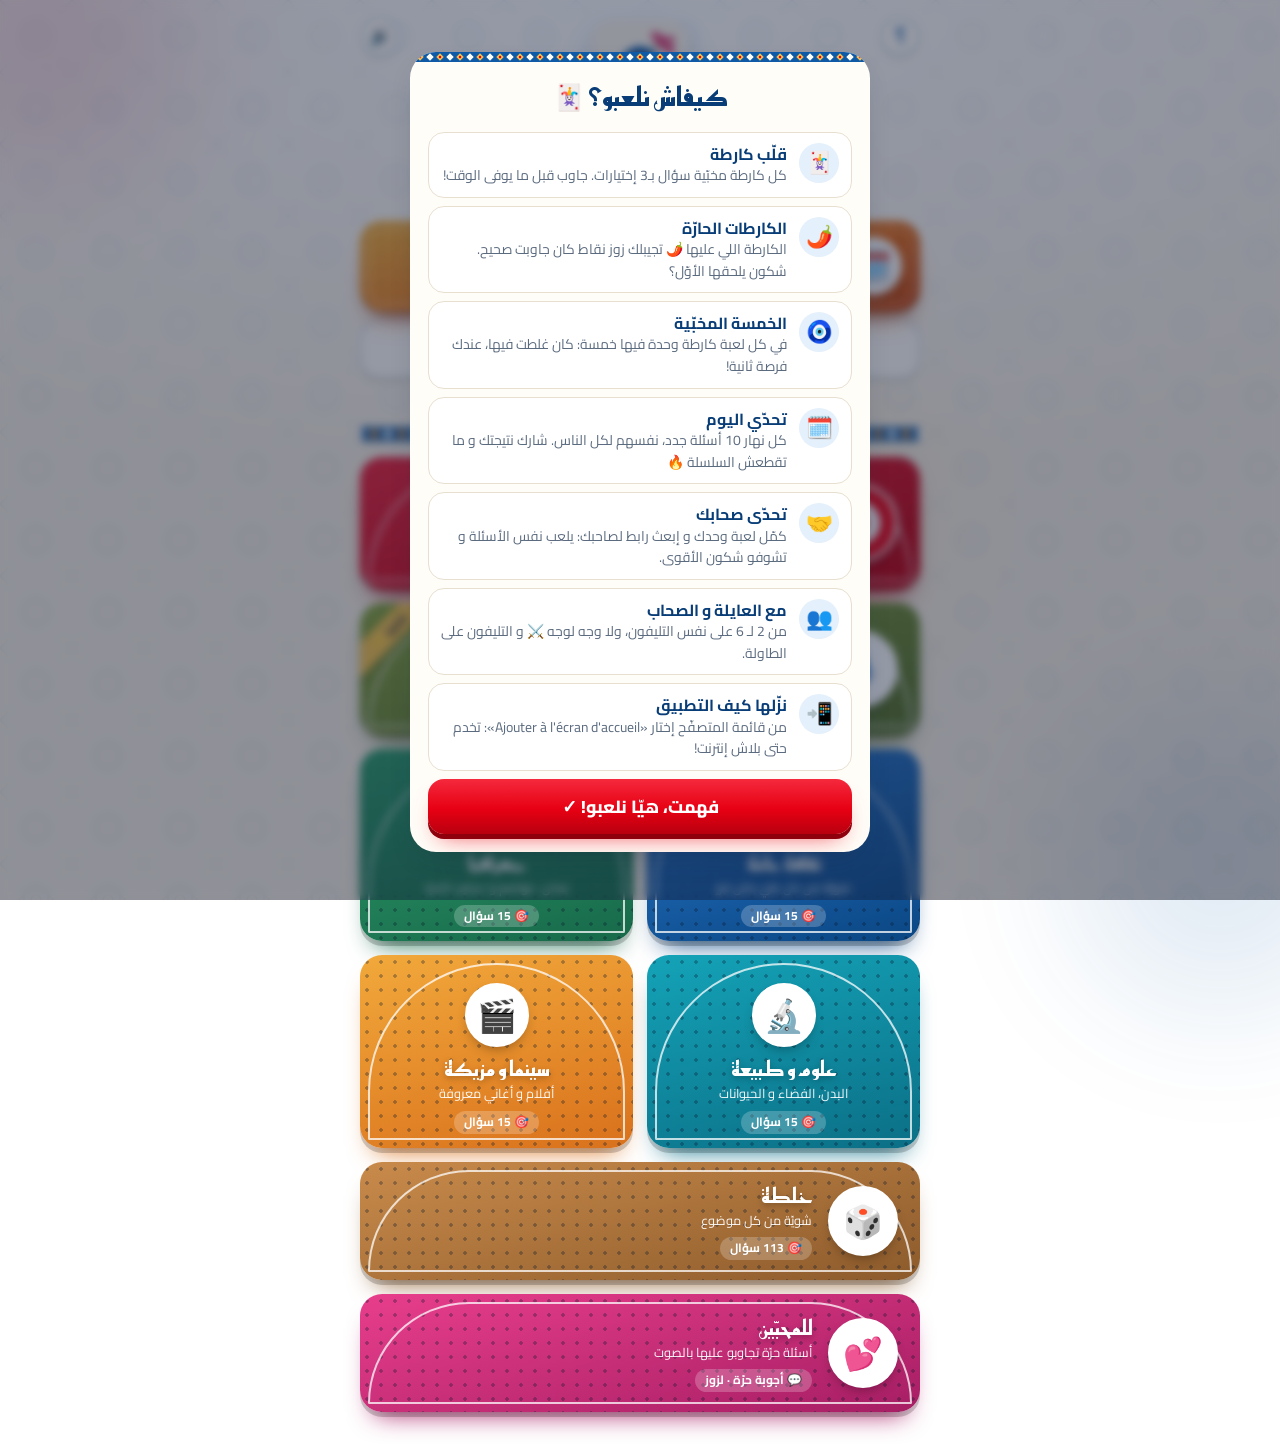
==== index.html @ 02f3c833 "Mise a jour du jeu" ====
<!DOCTYPE html>
<html lang="ar-TN" dir="rtl">
<head>
  <meta charset="UTF-8">
  <meta name="viewport" content="width=device-width, initial-scale=1, viewport-fit=cover">
  <meta name="theme-color" content="#0E5AA7">
  <meta name="apple-mobile-web-app-capable" content="yes">
  <meta name="mobile-web-app-capable" content="yes">
  <meta name="apple-mobile-web-app-status-bar-style" content="default">
  <meta name="apple-mobile-web-app-title" content="قلّب الكارطة">
  <meta name="description" content="قلّب الكارطة: لعبة أسئلة 100% تونسية. تحدّي كل نهار، تحدّى صحابك، ألعب وحدك، مع العايلة ولا وجه لوجه. تخدم حتى بلاش إنترنت.">
  <meta property="og:title" content="قلّب الكارطة 🇹🇳">
  <meta property="og:description" content="لعبة أسئلة 100% تونسية: تحدّي اليوم، تحدّى صحابك، و ألعب مع العايلة.">
  <meta property="og:type" content="website">
  <title>قلّب الكارطة 🇹🇳</title>
  <link rel="manifest" href="manifest.webmanifest">
  <link rel="icon" href="icon.svg" type="image/svg+xml">
  <link rel="apple-touch-icon" href="icon.svg">
  <link rel="preconnect" href="https://fonts.googleapis.com">
  <link rel="preconnect" href="https://fonts.gstatic.com" crossorigin>
  <link href="https://fonts.googleapis.com/css2?family=Cairo:wght@400;600;700;800&family=Reem+Kufi:wght@500;700&display=swap" rel="stylesheet">
  <link rel="stylesheet" href="css/style.css">
</head>
<body>
  <div class="bg-blobs" aria-hidden="true"><span></span><span></span><span></span></div>

  <!-- ================= Accueil ================= -->
  <section id="screen-home" class="screen active">
    <div class="home">
      <button type="button" id="help-btn" class="icon-btn home-help" aria-label="كيفاش نلعبو؟">؟</button>
      <button type="button" class="icon-btn sound-toggle home-sound" aria-label="قصّ الصوت">🔊</button>
      <header class="home-head">
        <img class="logo-img" src="icon.svg" alt="" width="96" height="96">
        <h1>قلّب <span class="accent">الكارطة</span></h1>
        <p class="tagline"><img src="img/flag-tn.svg" alt="" width="18" height="18"> لعبة أسئلة 100% تونسية</p>
      </header>

      <!-- Défi du jour : mêmes questions pour tout le monde -->
      <button type="button" id="daily-btn" class="daily">
        <span class="daily-icon" aria-hidden="true">🗓️</span>
        <span class="daily-text">
          <span id="daily-title" class="daily-title"></span>
          <span id="daily-status" class="daily-status"></span>
        </span>
        <span id="daily-streak" class="daily-streak"></span>
      </button>

      <button type="button" id="quick-btn" class="quick-btn">
        <span>⚡ إلعب توّا</span><small>خلطة · وحدك · 10 كارطات</small>
      </button>
      <button type="button" id="install-btn" class="install-btn" hidden>📲 نزّل اللعبة على تليفونك · تخدم بلاش إنترنت</button>

      <p class="home-pick">ولا إختار موضوع 👇</p>
      <div class="frieze" aria-hidden="true"></div>
      <div id="topic-grid" class="topic-grid"></div>
    </div>
  </section>

  <!-- ================= Configuration : mode + joueurs ================= -->
  <section id="screen-setup" class="screen">
    <div class="panel" id="setup-panel">
      <button type="button" id="setup-back" class="back-btn">→ المواضيع</button>

      <div class="topic-hero">
        <div id="setup-medal" class="hero-medal" aria-hidden="true"></div>
        <h1 id="setup-name"></h1>
        <p id="setup-desc" class="subtitle"></p>
      </div>

      <div id="mode-switch" class="mode-switch" role="group" aria-label="طريقة اللعب">
        <button type="button" data-mode="solo"><span aria-hidden="true">👤</span>وحدي</button>
        <button type="button" data-mode="group"><span aria-hidden="true">👥</span>جماعة</button>
        <button type="button" data-mode="duel"><span aria-hidden="true">⚔️</span>وجه لوجه</button>
      </div>
      <p id="mode-desc" class="mode-desc"></p>

      <form id="setup-form" autocomplete="off">
        <div id="name-fields" class="name-fields"></div>
        <button type="button" id="add-player" class="add-player" hidden>➕ زيد لاعب</button>

        <label class="select-field" id="timer-field">
          <span>⏱️ الوقت متاع كل سؤال</span>
          <select id="timer-select">
            <option value="0">بلا وقت</option>
            <option value="20">20 ثانية</option>
            <option value="30" selected>30 ثانية</option>
            <option value="45">45 ثانية</option>
          </select>
        </label>

        <button type="submit" id="start-btn" class="btn primary"></button>
      </form>

      <p id="setup-tip" class="tip">📱 حطّو التليفون على الطاولة بيناتكم، وجه لوجه.<br>و ما تنساوش <strong>تقفّلو دوران الشاشة</strong>.</p>
    </div>
  </section>

  <!-- ================= Face à face : écran partagé ================= -->
  <section id="screen-duel" class="screen">
    <div id="zone-p2" class="zone p2 zone-top"></div>

    <div class="divider">
      <button type="button" class="icon-btn sound-toggle" aria-label="قصّ الصوت">🔊</button>
      <div class="timer-track" id="duel-timer-track"><i id="duel-timer-bar"></i></div>
      <button type="button" id="duel-quit" class="icon-btn" aria-label="اخرج">✕</button>
    </div>

    <div id="zone-p1" class="zone p1 zone-bottom"></div>
  </section>

  <template id="zone-tpl">
    <header class="zone-head">
      <div class="who"><span class="name"></span><span class="role"></span></div>
      <div class="scores"><span class="score-me">0</span><span class="score-opp"></span></div>
    </header>

    <div class="zone-body">
      <div class="view view-board"></div>

      <div class="view view-wait">
        <div class="wait-card" aria-hidden="true"></div>
        <p class="wait-text"></p>
        <p class="wait-sub">📢 حضّر روحك باش تقرا السؤال بالصوت العالي</p>
      </div>

      <div class="view view-ask">
        <div class="qcard">
          <div class="card-inner">
            <div class="face front"><span class="num"></span></div>
            <div class="face back">
              <div class="q-head"><span class="chip category"></span><span class="q-timer"></span></div>
              <p class="special-banner"></p>
              <p class="hint">📢 اقرا السؤال و الإختيارات بالصوت العالي</p>
              <h2 class="q-text"></h2>
              <ol class="choices"></ol>
            </div>
          </div>
        </div>
      </div>

      <div class="view view-answer">
        <div class="q-head"><span class="listen"></span><span class="q-timer"></span></div>
        <p class="special-banner"></p>
        <div class="answers"></div>
      </div>

      <div class="view view-end">
        <div class="end-emoji"></div>
        <p class="end-title"></p>
        <p class="end-score"></p>
        <div class="end-actions">
          <button type="button" class="btn primary replay">🔁 نعاودو</button>
          <button type="button" class="btn ghost menu">المواضيع</button>
        </div>
      </div>

      <p class="feedback" aria-live="polite"></p>
      <p class="fact"></p>
      <button type="button" class="btn primary next" hidden>كمّل ←</button>
    </div>
  </template>

  <!-- ================= Solo, Groupe & Amoureux : écran normal ================= -->
  <section id="screen-single" class="screen">
    <header class="single-head">
      <button type="button" id="single-quit" class="icon-btn" aria-label="ارجع">→</button>
      <div class="single-title">
        <span id="single-topic"></span>
        <small id="single-sub"></small>
      </div>
      <button type="button" class="icon-btn sound-toggle" aria-label="قصّ الصوت">🔊</button>
    </header>
    <div id="single-players" class="single-players"></div>
    <p id="single-legend" class="legend" hidden></p>
    <main id="single-board" class="board board-single" aria-label="الكارطات"></main>
  </section>

  <div id="modal" class="modal" hidden>
    <div id="big-card" class="big-card" role="dialog" aria-modal="true" aria-labelledby="m-question">
      <div class="card-inner">
        <div class="face front"><span class="num"></span></div>
        <div class="face back">
          <div class="q-head"><span id="m-chip" class="chip"></span><span id="m-timer" class="q-timer"></span></div>
          <div class="timer-track" id="m-timer-track"><i id="m-timer-bar"></i></div>
          <p id="m-special" class="special-banner"></p>
          <p id="m-for" class="for-who"></p>
          <h2 id="m-question" class="q-text"></h2>
          <div id="m-answers" class="answers"></div>
          <p id="m-feedback" class="feedback" aria-live="polite"></p>
          <p id="m-fact" class="fact"></p>
          <div id="m-love-actions" class="love-actions" hidden>
            <button type="button" id="m-heart" class="btn love">💖 جواب يهبّل</button>
            <button type="button" id="m-skip" class="btn ghost">السؤال الجاي ←</button>
          </div>
          <button type="button" id="m-next" class="btn primary" hidden>كمّل ←</button>
        </div>
      </div>
    </div>
  </div>

  <section id="screen-end" class="screen">
    <div class="panel" id="end-panel">
      <div id="end-emoji" class="hero-emoji bounce" aria-hidden="true"></div>
      <h1 id="end-title"></h1>
      <p id="end-sub" class="subtitle"></p>
      <div id="end-scores" class="end-scores"></div>
      <p id="end-grid" class="end-grid" hidden></p>
      <p id="end-next" class="end-next" hidden></p>
      <button type="button" id="end-share" class="btn share" hidden></button>
      <button type="button" id="end-replay" class="btn primary">🔁 عاود</button>
      <button type="button" id="end-menu" class="btn ghost">🏠 بدّل الموضوع</button>
      <p id="end-quote" class="end-quote"></p>
    </div>
  </section>

  <!-- ================= Aide (1ʳᵉ visite + bouton ؟) ================= -->
  <div id="help" class="sheet" hidden>
    <div class="sheet-card" role="dialog" aria-modal="true" aria-labelledby="help-title">
      <h2 id="help-title" class="sheet-title"></h2>
      <ol id="help-steps" class="help-steps"></ol>
      <button type="button" id="help-close" class="btn primary"></button>
    </div>
  </div>

  <div id="toast" class="toast" role="status" aria-live="polite"></div>
  <div id="confetti" class="confetti" aria-hidden="true"></div>

  <!-- Textes (derja tunisienne) -->
  <script src="js/lang.js"></script>

  <!-- Thèmes (ajoute ici tes nouveaux fichiers de thème) -->
  <script src="js/topics/_registry.js"></script>
  <script src="js/topics/tunisie.js"></script>
  <script src="js/topics/amthal.js"></script>
  <script src="js/topics/culture.js"></script>
  <script src="js/topics/geographie.js"></script>
  <script src="js/topics/sciences.js"></script>
  <script src="js/topics/cinema-musique.js"></script>
  <script src="js/topics/amoureux.js"></script>

  <!-- Moteur -->
  <script src="js/sound.js"></script>
  <script src="js/core.js"></script>
  <script src="js/modes/duel.js"></script>
  <script src="js/modes/single.js"></script>
  <script src="js/app.js"></script>
</body>
</html>
---- css/style.css ----
/* =====================================================================
   قلّب الكارطة — Design tunisien
   Murs blanchis de Sidi Bou Saïd, portes bleues cloutées en arc,
   zellige de Nabeul, rouge du drapeau, bougainvilliers & jasmin.
   ===================================================================== */

/* ================= Variables ================= */
:root {
  --blue: #0E5AA7;
  --blue-rgb: 14, 90, 167;
  --blue-dark: #083D77;
  --sky: #E4F0FB;
  --red: #E70013;
  --red-dark: #B8000F;
  --gold: #F2C14E;
  --green: #1F8A5B;
  --pink: #D6336C;
  --pink-rgb: 214, 51, 108;
  --lime: #FFFDF8;          /* blanc chaulé */
  --sand: #F6EFE3;
  --ink: #14213D;
  --muted: #5B6B7F;
  --line: #E8DFD0;
  --ok: #16A34A;
  --ko: #DC2626;
  --p1: var(--blue);
  --p1-rgb: var(--blue-rgb);
  --p2: var(--pink);
  --p2-rgb: var(--pink-rgb);
  /* Joueurs 3 à 6 (mode جماعة) */
  --p3: #1F8A5B;
  --p3-rgb: 31, 138, 91;
  --p4: #E07A1F;
  --p4-rgb: 224, 122, 31;
  --p5: #7B4FD0;
  --p5-rgb: 123, 79, 208;
  --p6: #0F8B8D;
  --p6-rgb: 15, 139, 141;
  --hot: #E8551E;
  --lucky: #0F766E;
  --shadow: 0 12px 30px -14px rgba(20, 33, 61, 0.35);
  --ease-out: cubic-bezier(0.2, 0.8, 0.2, 1);
  --ease-back: cubic-bezier(0.2, 1.3, 0.4, 1);
  --font: 'Cairo', 'Segoe UI', Tahoma, sans-serif;
  --font-title: 'Reem Kufi', 'Cairo', sans-serif;

  /* Clous des portes de Sidi Bou Saïd */
  --studs: radial-gradient(circle, rgba(6, 22, 44, 0.32) 0 1.5px, transparent 2px) 0 0 / 14px 14px;
  --door: linear-gradient(165deg, #2A7BD0, #0E5AA7 55%, #0A4683);
  --door-love: linear-gradient(165deg, #F0619A, #D6336C 55%, #A61E55);
  --door-hot: linear-gradient(165deg, #FF9248, #EE5A1E 55%, #B9300C);
  /* Bordure en zellige */
  --tiles: repeating-conic-gradient(from 45deg, var(--blue) 0 25%, var(--gold) 0 50%) 0 0 / 12px 12px;
  --tiles-love: repeating-conic-gradient(from 45deg, var(--pink) 0 25%, #FFD6E5 0 50%) 0 0 / 12px 12px;
  /* Frise de céramique */
  --frieze: url("data:image/svg+xml,%3Csvg xmlns='http://www.w3.org/2000/svg' width='32' height='16' viewBox='0 0 32 16'%3E%3Crect width='32' height='16' fill='%230E5AA7'/%3E%3Cpath d='M16 2l6 6-6 6-6-6z' fill='%23F2C14E'/%3E%3Ccircle cx='16' cy='8' r='2' fill='%23E70013'/%3E%3Cpath d='M0 2l6 6-6 6zM32 2l-6 6 6 6z' fill='%23FFFDF8'/%3E%3C/svg%3E");
  --frieze-love: url("data:image/svg+xml,%3Csvg xmlns='http://www.w3.org/2000/svg' width='32' height='16' viewBox='0 0 32 16'%3E%3Crect width='32' height='16' fill='%23D6336C'/%3E%3Cpath d='M16 2l6 6-6 6-6-6z' fill='%23FFD6E5'/%3E%3Ccircle cx='16' cy='8' r='2' fill='%23FFFFFF'/%3E%3Cpath d='M0 2l6 6-6 6zM32 2l-6 6 6 6z' fill='%23FFFDF8'/%3E%3C/svg%3E");
  /* Motif d'étoiles à 8 branches (khatam) */
  --pattern: url("data:image/svg+xml,%3Csvg xmlns='http://www.w3.org/2000/svg' width='72' height='72' viewBox='0 0 72 72'%3E%3Cg fill='none' stroke='%230E5AA7' stroke-opacity='.08' stroke-width='1.4'%3E%3Crect x='24' y='24' width='24' height='24'/%3E%3Crect x='24' y='24' width='24' height='24' transform='rotate(45 36 36)'/%3E%3Ccircle cx='36' cy='36' r='5'/%3E%3Cpath d='M0 0l12 12M72 0L60 12M0 72l12-12M72 72L60 60'/%3E%3C/g%3E%3C/svg%3E");
}

* { box-sizing: border-box; margin: 0; padding: 0; -webkit-tap-highlight-color: transparent; }

html, body { min-height: 100%; }

body {
  font-family: var(--font);
  font-size: 16px;
  line-height: 1.55;
  color: var(--ink);
  background: var(--pattern), radial-gradient(120% 70% at 50% 0%, #FFFFFF 0%, var(--sand) 75%);
  background-attachment: fixed;
  min-height: 100vh;
  min-height: 100dvh;
  overflow-x: hidden;
  -webkit-font-smoothing: antialiased;
  user-select: none;
  -webkit-user-select: none;
  touch-action: manipulation;
}

input, select { user-select: text; -webkit-user-select: text; }

[hidden] { display: none !important; }

/* ================= Fond : bougainvilliers & ciel ================= */
.bg-blobs span {
  position: fixed;
  border-radius: 50%;
  filter: blur(70px);
  z-index: -1;
  animation: float 20s ease-in-out infinite;
}
.bg-blobs span:nth-child(1) { width: 260px; height: 260px; background: var(--pink); opacity: 0.16; top: -90px; left: -80px; }
.bg-blobs span:nth-child(2) { width: 300px; height: 300px; background: var(--blue); opacity: 0.12; bottom: -110px; right: -90px; animation-delay: -7s; }
.bg-blobs span:nth-child(3) { width: 200px; height: 200px; background: var(--gold); opacity: 0.14; top: 45%; left: 55%; animation-delay: -13s; }

@keyframes float {
  0%, 100% { transform: translate(0, 0) scale(1); }
  33% { transform: translate(30px, -24px) scale(1.08); }
  66% { transform: translate(-24px, 30px) scale(0.95); }
}

/* ================= Écrans ================= */
.screen {
  display: none;
  min-height: 100vh;
  min-height: 100dvh;
}
.screen.active { display: flex; }

#screen-home,
#screen-setup,
#screen-end {
  justify-content: center;
  padding: max(16px, env(safe-area-inset-top)) 16px max(16px, env(safe-area-inset-bottom));
}
#screen-setup, #screen-end { align-items: center; }

/* ================= Communs ================= */
h1 {
  font-family: var(--font-title);
  font-weight: 700;
  font-size: 2.2rem;
  line-height: 1.3;
  color: var(--blue-dark);
}
.subtitle { color: var(--muted); font-size: 1rem; margin: 4px 0 18px; }

.panel {
  position: relative;
  width: 100%;
  max-width: 440px;
  background: var(--lime);
  border: 1px solid var(--line);
  border-radius: 28px;
  padding: 30px 22px 24px;
  text-align: center;
  box-shadow: var(--shadow);
  overflow: hidden;
  animation: pop 0.5s var(--ease-back) backwards;
}
.panel::before {
  content: '';
  position: absolute;
  inset: 0 0 auto 0;
  height: 12px;
  background: var(--frieze) repeat-x;
  background-size: auto 12px;
}
.panel.theme-love::before { background-image: var(--frieze-love); }

@keyframes pop {
  from { opacity: 0; transform: scale(0.92) translateY(18px); }
  to { opacity: 1; transform: none; }
}

.hero-emoji {
  display: inline-block;
  font-size: 4rem;
  line-height: 1;
  margin: 4px 0 8px;
}
.hero-emoji.bounce { animation: bounce 1.2s ease-in-out infinite; }
@keyframes bounce { 50% { transform: translateY(-10px); } }

/* ---- Boutons ---- */
.btn {
  display: block;
  width: 100%;
  border: 0;
  border-radius: 16px;
  padding: 14px 20px;
  font: inherit;
  font-size: 1.1rem;
  font-weight: 800;
  color: #fff;
  cursor: pointer;
  transition: transform 0.12s, box-shadow 0.2s, opacity 0.2s, filter 0.2s;
}
.btn:disabled { opacity: 0.5; cursor: default; }
.btn.primary {
  margin-top: 8px;
  background: linear-gradient(180deg, #F5293D, var(--red) 55%, var(--red-dark));
  box-shadow: 0 5px 0 #8E000B, 0 14px 24px -12px rgba(231, 0, 19, 0.7);
}
.btn.primary:not(:disabled):active { transform: translateY(4px); box-shadow: 0 1px 0 #8E000B; }
.btn.ghost {
  margin-top: 12px;
  background: var(--lime);
  color: var(--blue);
  border: 2px solid rgba(var(--blue-rgb), 0.25);
}
.btn.ghost:active { transform: scale(0.98); }
.btn.love {
  background: linear-gradient(180deg, #F0619A, var(--pink) 55%, #A61E55);
  box-shadow: 0 5px 0 #8A1747, 0 14px 24px -12px rgba(var(--pink-rgb), 0.7);
}
.btn.love:not(:disabled):active { transform: translateY(4px); box-shadow: 0 1px 0 #8A1747; }

.icon-btn {
  flex: none;
  width: 40px;
  height: 40px;
  border-radius: 50%;
  border: 2px solid rgba(var(--blue-rgb), 0.18);
  background: var(--lime);
  color: var(--blue);
  font-size: 1.05rem;
  font-weight: 800;
  display: grid;
  place-items: center;
  cursor: pointer;
  box-shadow: 0 4px 10px -6px rgba(20, 33, 61, 0.4);
}
.icon-btn:active { transform: scale(0.92); }

/* ================= Accueil ================= */
.home {
  position: relative;
  width: 100%;
  max-width: 560px;
  display: flex;
  flex-direction: column;
  gap: 10px;
}
.home-sound { position: absolute; top: 0; inset-inline-end: 0; z-index: 2; }
.home-help { position: absolute; top: 0; inset-inline-start: 0; z-index: 2; font-size: 1.25rem; }
.home-head { text-align: center; padding-top: 4px; }
.home-head h1 { font-size: 2.6rem; }
.home-head .accent { color: var(--red); }
.home-head .subtitle { margin-bottom: 6px; }

.logo-img {
  width: 96px;
  height: 96px;
  filter: drop-shadow(0 10px 14px rgba(var(--blue-rgb), 0.25));
  animation: sway 4s ease-in-out infinite;
}
@keyframes sway {
  0%, 100% { transform: rotate(-4deg) translateY(0); }
  50% { transform: rotate(4deg) translateY(-4px); }
}

.tagline {
  display: inline-flex;
  align-items: center;
  gap: 6px;
  margin-top: 4px;
  padding: 3px 12px;
  border-radius: 999px;
  background: var(--lime);
  border: 1px solid var(--line);
  color: var(--red-dark);
  font-weight: 700;
  font-size: 0.85rem;
}

.frieze {
  height: 14px;
  border-radius: 4px;
  background: var(--frieze) repeat-x;
  background-size: auto 14px;
  box-shadow: 0 3px 8px -4px rgba(20, 33, 61, 0.35);
}

.topic-grid {
  display: grid;
  grid-template-columns: repeat(2, 1fr);
  gap: 14px;
  padding: 6px 0 16px;
}

/* Tuile = porte en arc cloutée */
.tile {
  position: relative;
  overflow: hidden;
  display: flex;
  flex-direction: column;
  align-items: center;
  gap: 8px;
  min-height: 178px;
  padding: 22px 12px 14px;
  border: 0;
  border-radius: 22px;
  color: #fff;
  font: inherit;
  text-align: center;
  cursor: pointer;
  background: var(--studs), linear-gradient(165deg, var(--c1), var(--c2));
  box-shadow: 0 5px 0 rgba(0, 0, 0, 0.18), 0 16px 26px -14px var(--c2);
  animation: pop 0.5s var(--ease-back) backwards;
  transition: transform 0.12s, box-shadow 0.12s;
}
.tile::before {
  content: '';
  position: absolute;
  inset: 8px;
  border: 2px solid rgba(255, 255, 255, 0.75);
  border-radius: 999px 999px 12px 12px;
  pointer-events: none;
}
.tile:active { transform: translateY(4px); box-shadow: 0 1px 0 rgba(0, 0, 0, 0.18); }
@media (hover: hover) { .tile:hover { transform: translateY(-3px); } }

.tile-medal {
  position: relative;
  z-index: 1;
  flex: none;
  width: 64px;
  height: 64px;
  margin-top: 6px;
  display: grid;
  place-items: center;
  border-radius: 50%;
  background: #fff;
  border: 3px solid #fff;
  font-size: 2rem;
  line-height: 1;
  overflow: hidden;
  box-shadow: 0 6px 14px -6px rgba(0, 0, 0, 0.45);
}
.tile-medal img, .hero-medal img { width: 100%; height: 100%; display: block; }

.tile-text { position: relative; z-index: 1; display: flex; flex-direction: column; align-items: center; gap: 2px; min-width: 0; }
.tile-name {
  font-family: var(--font-title);
  font-weight: 700;
  font-size: 1.3rem;
  line-height: 1.3;
  text-shadow: 0 2px 6px rgba(0, 0, 0, 0.25);
}
.tile-desc { font-size: 0.8rem; line-height: 1.45; opacity: 0.95; }
.tile-badge {
  margin-top: 6px;
  padding: 2px 10px;
  border-radius: 999px;
  background: rgba(255, 255, 255, 0.22);
  font-size: 0.75rem;
  font-weight: 700;
}

.tile.wide {
  grid-column: 1 / -1;
  flex-direction: row;
  text-align: start;
  gap: 16px;
  min-height: 118px;
  padding: 16px 22px;
}
.tile.wide .tile-medal { margin-top: 0; width: 70px; height: 70px; }
.tile.wide .tile-text { align-items: flex-start; }
.tile.featured { min-height: 132px; }
.tile.featured .tile-medal { width: 78px; height: 78px; }
.tile.featured .tile-name { font-size: 1.7rem; }
.tile[data-ribbon]::after {
  content: attr(data-ribbon);
  position: absolute;
  top: 16px;
  left: -36px;
  width: 130px;
  padding: 3px 0;
  background: var(--gold);
  color: var(--ink);
  font-weight: 800;
  font-size: 0.75rem;
  text-align: center;
  transform: rotate(-45deg);
  box-shadow: 0 2px 6px rgba(0, 0, 0, 0.25);
  z-index: 2;
}
.tile.love .tile-medal { animation: heartbeat 1.4s ease-in-out infinite; }
@keyframes heartbeat {
  0%, 100% { transform: scale(1); }
  15% { transform: scale(1.12); }
  30% { transform: scale(1); }
  45% { transform: scale(1.08); }
}

/* ================= Configuration ================= */
#setup-panel { --c1: var(--blue); --c2: var(--blue-dark); }
.back-btn {
  display: block;
  width: max-content;
  margin: 0 0 6px;
  margin-inline-end: auto;
  padding: 6px 14px;
  border: 0;
  border-radius: 999px;
  background: var(--sky);
  color: var(--blue);
  font: inherit;
  font-size: 0.9rem;
  font-weight: 700;
  cursor: pointer;
}
.hero-medal {
  width: 92px;
  height: 92px;
  margin: 0 auto 6px;
  display: grid;
  place-items: center;
  border-radius: 50%;
  font-size: 2.8rem;
  line-height: 1;
  overflow: hidden;
  background: var(--studs), linear-gradient(165deg, var(--c1), var(--c2));
  border: 4px solid #fff;
  box-shadow: 0 0 0 2px var(--c1), 0 12px 24px -10px var(--c2);
}
.topic-hero h1 { font-size: 2rem; }
.topic-hero .subtitle { margin-bottom: 16px; }

.mode-switch {
  display: grid;
  grid-template-columns: repeat(3, 1fr);
  gap: 6px;
  padding: 5px;
  border-radius: 18px;
  background: var(--sky);
  border: 1px solid rgba(var(--blue-rgb), 0.15);
}
.mode-switch button {
  display: flex;
  flex-direction: column;
  align-items: center;
  gap: 2px;
  padding: 10px 6px;
  border: 0;
  border-radius: 14px;
  background: transparent;
  color: var(--blue-dark);
  font: inherit;
  font-weight: 700;
  cursor: pointer;
  transition: background 0.2s, color 0.2s, box-shadow 0.2s;
}
.mode-switch button span { font-size: 1.5rem; }
.mode-switch button { font-size: 0.95rem; line-height: 1.3; }
.mode-switch button[aria-pressed="true"] {
  background: var(--lime);
  color: var(--blue);
  box-shadow: 0 0 0 2px var(--blue), 0 8px 16px -10px rgba(var(--blue-rgb), 0.8);
}
.mode-desc { font-size: 0.92rem; color: var(--muted); margin: 12px 0 16px; line-height: 1.6; }

#setup-form { display: flex; flex-direction: column; gap: 12px; }
.name-fields { display: flex; flex-direction: column; gap: 10px; }
#setup-form[data-mode="duel"] .field.p2 { order: -1; } /* le joueur du haut est listé en premier */
#setup-form:not([data-mode="duel"]) .seat { display: none; }

/* Couleur de chaque joueur (champ, puce de score, ligne de résultat) */
.p1 { --pc: var(--p1); --pc-rgb: var(--p1-rgb); }
.p2 { --pc: var(--p2); --pc-rgb: var(--p2-rgb); }
.p3 { --pc: var(--p3); --pc-rgb: var(--p3-rgb); }
.p4 { --pc: var(--p4); --pc-rgb: var(--p4-rgb); }
.p5 { --pc: var(--p5); --pc-rgb: var(--p5-rgb); }
.p6 { --pc: var(--p6); --pc-rgb: var(--p6-rgb); }

.field {
  display: flex;
  align-items: center;
  gap: 12px;
  background: #fff;
  border: 2px solid var(--line);
  border-radius: 16px;
  padding: 2px 14px;
  transition: border-color 0.2s, box-shadow 0.2s;
}
.field .dot {
  width: 12px;
  height: 12px;
  border-radius: 50%;
  flex: none;
  background: var(--pc, var(--p1));
  box-shadow: 0 0 0 3px rgba(var(--pc-rgb, var(--p1-rgb)), 0.18);
}
.field:focus-within { border-color: var(--pc, var(--p1)); box-shadow: 0 0 0 4px rgba(var(--pc-rgb, var(--p1-rgb)), 0.15); }
.field .remove {
  flex: none;
  width: 30px;
  height: 30px;
  border: 0;
  border-radius: 50%;
  background: var(--sand);
  color: var(--muted);
  font: inherit;
  font-weight: 800;
  cursor: pointer;
}
.field .remove:active { transform: scale(0.9); }
.add-player {
  align-self: center;
  padding: 8px 18px;
  border: 2px dashed rgba(var(--blue-rgb), 0.35);
  border-radius: 999px;
  background: transparent;
  color: var(--blue);
  font: inherit;
  font-weight: 700;
  cursor: pointer;
}
.add-player:active { transform: scale(0.96); }
.field input {
  flex: 1;
  min-width: 0;
  background: transparent;
  border: 0;
  outline: 0;
  color: var(--ink);
  font: inherit;
  font-size: 1.05rem; /* >= 16px : évite le zoom auto sur iOS */
  font-weight: 600;
  padding: 12px 0;
}
.field input::placeholder { color: #98A3B3; font-weight: 400; }
.field .seat {
  flex: none;
  font-size: 0.78rem;
  font-weight: 700;
  color: var(--muted);
  background: var(--sand);
  padding: 2px 8px;
  border-radius: 999px;
}

.select-field {
  display: flex;
  align-items: center;
  justify-content: space-between;
  gap: 10px;
  font-size: 0.95rem;
  font-weight: 600;
  color: var(--muted);
  padding: 2px 4px;
}
.select-field select {
  background: #fff;
  color: var(--ink);
  border: 2px solid var(--line);
  border-radius: 12px;
  padding: 8px 12px;
  font: inherit;
  font-size: 1rem;
  font-weight: 600;
  outline: 0;
}

.tip {
  margin-top: 16px;
  padding: 10px 12px;
  border-radius: 14px;
  background: var(--sky);
  color: var(--blue-dark);
  font-size: 0.88rem;
  line-height: 1.6;
}

/* ================= Cartes (communes) ================= */
.board { display: grid; width: 100%; min-height: 0; gap: 8px; }

.card {
  position: relative;
  border: 0;
  background: none;
  padding: 0;
  font: inherit;
  color: inherit;
  cursor: pointer;
  perspective: 800px;
  min-height: 0;
}
.board.dealing .card { animation: deal 0.5s var(--ease-back) backwards; }
@keyframes deal {
  from { opacity: 0; transform: translateY(30px) scale(0.8) rotate(-6deg); }
  to { opacity: 1; transform: none; }
}

.card-inner {
  position: absolute;
  inset: 0;
  transform-style: preserve-3d;
  transition: transform 0.6s var(--ease-out);
}

.face {
  position: absolute;
  inset: 0;
  border-radius: 12px;
  backface-visibility: hidden;
  -webkit-backface-visibility: hidden;
  display: flex;
  flex-direction: column;
  align-items: center;
  justify-content: center;
  overflow: hidden;
  /* bascule de visibilité à mi-rotation (~90°) */
  transition: visibility 0s linear 0.12s;
}
.face * { backface-visibility: hidden; -webkit-backface-visibility: hidden; }

/* iOS Safari ignore parfois backface-visibility sur les enfants positionnés
   (le numéro apparaissait en miroir par-dessus la question) : on masque
   explicitement la face qui n'est pas visible. */
.face.back { visibility: hidden; }
.card.picked .face.front,
.card.played .face.front,
.qcard.flipped .face.front,
.big-card.flipped .face.front { visibility: hidden; }
.card.picked .face.back,
.card.played .face.back,
.qcard.flipped .face.back,
.big-card.flipped .face.back { visibility: visible; }

/* Dos de carte = porte bleue cloutée de Sidi Bou Saïd */
.face.front {
  background: var(--studs), var(--door);
  box-shadow: 0 6px 16px -8px rgba(8, 40, 80, 0.7);
}
.face.front::after {
  content: '';
  position: absolute;
  inset: 5px;
  border: 2px solid rgba(255, 255, 255, 0.85);
  border-radius: 999px 999px 6px 6px;
}
.face.front::before {
  content: '';
  position: absolute;
  inset: 0;
  background: linear-gradient(115deg, transparent 30%, rgba(255, 255, 255, 0.3) 45%, transparent 60%);
  transform: translateX(-100%);
  animation: shine 4.5s ease-in-out infinite;
}
@keyframes shine {
  0%, 60% { transform: translateX(-100%); }
  100% { transform: translateX(100%); }
}
.face.front .num {
  position: relative;
  z-index: 1;
  width: 1.9em;
  height: 1.9em;
  display: grid;
  place-items: center;
  border-radius: 50%;
  background: #fff;
  color: var(--blue);
  font-weight: 800;
  font-size: clamp(0.95rem, 4.2vw, 1.4rem);
  line-height: 1;
  box-shadow: 0 0 0 3px rgba(242, 193, 78, 0.9), 0 4px 10px -4px rgba(0, 0, 0, 0.5);
}

/* Face révélée = mur blanc avec bordure en zellige */
.face.back {
  transform: rotateY(180deg);
  border: 4px solid transparent;
  background: linear-gradient(var(--lime), var(--lime)) padding-box, var(--tiles) border-box;
}
.card .back .result { font-size: clamp(1.2rem, 5.5vw, 1.8rem); font-weight: 800; line-height: 1; color: var(--blue); }
.card .back .by {
  font-size: 0.66rem;
  font-weight: 700;
  color: var(--muted);
  margin-top: 4px;
  max-width: 92%;
  white-space: nowrap;
  overflow: hidden;
  text-overflow: ellipsis;
}
.card .back .by:empty { display: none; }

.board .card:not(.played) .face.front {
  box-shadow: 0 0 0 2px rgba(var(--me-rgb), 0.95), 0 8px 18px -8px rgba(var(--me-rgb), 0.9);
}
@media (hover: hover) {
  .card:not(.played):not(.picked):hover .card-inner { transform: translateY(-4px); }
}
.card:not(.played):active .card-inner { transform: scale(0.95); }
.card.picked .card-inner { transform: rotateY(180deg) scale(1.08); }
.card.played { cursor: default; }
.card.played .card-inner { transform: rotateY(180deg); }
.card.by-p2 .back { background: linear-gradient(var(--lime), var(--lime)) padding-box, var(--tiles-love) border-box; }
.card.by-p3 { --pc: var(--p3); }
.card.by-p4 { --pc: var(--p4); }
.card.by-p5 { --pc: var(--p5); }
.card.by-p6 { --pc: var(--p6); }
.card.by-p3 .back, .card.by-p4 .back, .card.by-p5 .back, .card.by-p6 .back {
  background: linear-gradient(var(--lime), var(--lime)) padding-box,
    repeating-conic-gradient(from 45deg, var(--pc) 0 25%, var(--gold) 0 50%) 0 0 / 12px 12px border-box;
}
.card.is-correct .result { color: var(--ok); }
.card.is-wrong .result { color: var(--ko); }

/* ---- Pastilles sur le dos des cartes : 🌶️ carte حارّة, thème (en خلطة) ---- */
.face .tag {
  position: absolute;
  bottom: 7%;
  z-index: 2;
  width: 1.75em;
  height: 1.75em;
  display: grid;
  place-items: center;
  border-radius: 50%;
  overflow: hidden;
  background: #fff;
  font-size: clamp(0.62rem, 2.8vw, 0.9rem);
  line-height: 1;
  box-shadow: 0 2px 6px -2px rgba(0, 0, 0, 0.5);
}
.face .tag.hot { inset-inline-start: 7%; }
.face .tag.topic { inset-inline-end: 7%; }
.face .tag img { width: 100%; height: 100%; display: block; }
.board-single .face .tag { font-size: clamp(0.8rem, 3.6vw, 1.05rem); }

/* ---- Carte حارّة 🌶️ : porte orange qui « grésille » ---- */
.card.hot .face.front,
.qcard.hot .face.front,
.big-card.hot .face.front { background: var(--studs), var(--door-hot); }
.board .card.hot:not(.played) .face.front {
  box-shadow: 0 0 0 2px #FFC15E, 0 0 16px -2px rgba(238, 90, 30, 0.85);
  animation: sizzle 1.6s ease-in-out infinite;
}
@keyframes sizzle {
  50% { box-shadow: 0 0 0 2px #FFD27F, 0 0 24px 0 rgba(238, 90, 30, 0.95); }
}

/* Après coup : on garde la trace des cartes spéciales */
.card.played .back::after {
  position: absolute;
  top: 3px;
  inset-inline-start: 5px;
  font-size: 0.75rem;
  line-height: 1;
}
.card.hot.played .back::after { content: '🌶️'; }
.card.khamsa.played .back::after { content: '🧿'; }

/* ---- Options de réponse ---- */
.opt {
  display: flex;
  align-items: center;
  gap: 10px;
  width: 100%;
  padding: 8px 12px;
  border-radius: 14px;
  border: 2px solid var(--line);
  background: #fff;
  color: var(--ink);
  font: inherit;
  font-size: 0.98rem;
  font-weight: 600;
  line-height: 1.4;
  text-align: start;
  transition: background 0.2s, border-color 0.2s, transform 0.12s, box-shadow 0.12s, opacity 0.3s, filter 0.3s;
}
.opt .letter {
  flex: 0 0 30px;
  height: 30px;
  display: grid;
  place-items: center;
  border-radius: 50%;
  background: var(--sky);
  color: var(--blue);
  font-weight: 800;
  transition: background 0.2s, color 0.2s;
}
.opt.correct { background: #E7F7EE; border-color: var(--ok); animation: pop-in 0.4s var(--ease-back); }
.opt.correct .letter { background: var(--ok); color: #fff; }
.opt.wrong { background: #FDECEC; border-color: var(--ko); animation: shake 0.4s; }
.opt.wrong .letter { background: var(--ko); color: #fff; }
.opt.dim { opacity: 0.45; }

@keyframes pop-in { 50% { transform: scale(1.04); } }
@keyframes shake {
  20%, 60% { transform: translateX(-6px); }
  40%, 80% { transform: translateX(6px); }
}

.answers { display: flex; flex-direction: column; gap: 10px; }
.answers .opt {
  min-height: 54px;
  padding: 10px 14px;
  font-size: 1.08rem;
  font-weight: 700;
  cursor: pointer;
  box-shadow: 0 4px 0 var(--line);
  animation: rise 0.4s var(--ease-back) backwards;
}
.answers .opt:nth-child(2) { animation-delay: 0.08s; }
.answers .opt:nth-child(3) { animation-delay: 0.16s; }
.answers .opt .letter { flex-basis: 36px; height: 36px; font-size: 1.05rem; }
.answers .opt:disabled { cursor: default; }
.answers.locked .opt { filter: grayscale(0.7) opacity(0.6); }
.answers .opt:not(:disabled):active { transform: translateY(3px); box-shadow: 0 1px 0 var(--line); }
@media (hover: hover) {
  .answers .opt:not(:disabled):hover { border-color: var(--me, var(--player)); }
}
.answers .opt.correct { box-shadow: 0 4px 0 #A7DFC0; }
.answers .opt.wrong { box-shadow: 0 4px 0 #F5B5B5; }
@keyframes rise {
  from { opacity: 0; transform: translateY(16px); }
  to { opacity: 1; transform: none; }
}

.q-head { flex: none; display: flex; justify-content: space-between; align-items: center; gap: 10px; }
.chip {
  font-size: 0.78rem;
  font-weight: 700;
  padding: 3px 12px;
  border-radius: 999px;
  background: var(--me, var(--player));
  color: #fff;
}
.q-timer { font-weight: 800; font-size: 0.95rem; color: var(--blue-dark); font-variant-numeric: tabular-nums; }
.q-timer.low { color: var(--ko); }
.q-text { font-family: var(--font); font-weight: 800; line-height: 1.5; text-align: center; color: var(--ink); }

.timer-track {
  flex: none;
  height: 8px;
  border-radius: 999px;
  background: rgba(var(--blue-rgb), 0.12);
  overflow: hidden;
}
.timer-track.off { visibility: hidden; }
.timer-track i {
  display: block;
  height: 100%;
  width: 100%;
  border-radius: inherit;
  background: linear-gradient(90deg, var(--gold), var(--green));
  transition: width 0.1s linear;
}
.timer-track i.low { background: var(--ko); animation: blink 0.6s ease-in-out infinite alternate; }
@keyframes blink { to { opacity: 0.5; } }

.feedback { flex: none; text-align: center; font-weight: 800; font-size: 1rem; }
.feedback:empty { display: none; }
.feedback.ok { color: var(--ok); }
.feedback.ko { color: var(--ko); }
.feedback.love { color: var(--pink); animation: pop-in 0.5s var(--ease-back); }
.feedback.lucky { color: var(--lucky); animation: pop-in 0.5s var(--ease-back); }

/* Bannière de carte spéciale (🌶️ / 🧿) */
.special-banner {
  flex: none;
  padding: 6px 12px;
  border-radius: 12px;
  border: 2px solid transparent;
  text-align: center;
  font-size: 0.92rem;
  font-weight: 800;
  line-height: 1.45;
  animation: pop-in 0.5s var(--ease-back);
}
.special-banner:empty { display: none; }
.special-banner.hot { background: #FFF1E6; color: #B9300C; border-color: #FDBA74; }
.special-banner.khamsa { background: #E3F5F4; color: var(--lucky); border-color: #7FD1CB; }
/* Écran partagé : bannière compacte (la place est comptée) */
.zone .special-banner { padding: 3px 10px; border-width: 1px; font-size: 0.82rem; }

/* Anecdote « 💡 » après la réponse */
.fact {
  flex: none;
  padding: 8px 12px;
  border-radius: 12px;
  background: #FFF8E6;
  border: 1px solid #F3DDA4;
  color: var(--ink);
  font-size: 0.88rem;
  font-weight: 600;
  line-height: 1.6;
  text-align: center;
  animation: rise 0.4s var(--ease-back);
}
.fact:empty { display: none; }

/* =====================================================================
   1 CONTRE 1 — écran partagé
   ===================================================================== */
#screen-duel {
  flex-direction: column;
  height: 100vh;
  height: 100dvh;
  overflow: hidden;
  overscroll-behavior: none;
}

.zone {
  flex: 1 1 0;
  min-height: 0;
  width: 100%;
  max-width: 640px;
  margin: 0 auto;
  display: flex;
  flex-direction: column;
  gap: 10px;
  padding: 12px 14px max(12px, env(safe-area-inset-bottom));
  transition: background 0.5s;
}
.zone.p1 { --me: var(--p1); --me-rgb: var(--p1-rgb); }
.zone.p2 { --me: var(--p2); --me-rgb: var(--p2-rgb); }
.zone-top {
  transform: rotate(180deg); /* tournée vers le joueur assis en face */
  padding-bottom: max(12px, env(safe-area-inset-top));
}
.zone.is-answer { background: radial-gradient(120% 90% at 50% 100%, rgba(var(--me-rgb), 0.14), transparent 70%); }

/* Barre centrale = linteau bleu avec frises */
.divider {
  position: relative;
  flex: none;
  width: 100%;
  max-width: 640px;
  margin: 0 auto;
  display: flex;
  align-items: center;
  gap: 12px;
  padding: 12px 14px;
  background: var(--blue);
}
.divider::before,
.divider::after {
  content: '';
  position: absolute;
  left: 0;
  right: 0;
  height: 6px;
  background: var(--frieze) repeat-x;
  background-size: auto 6px;
}
.divider::before { top: 0; }
.divider::after { bottom: 0; }
.divider .timer-track { flex: 1; height: 10px; background: rgba(255, 255, 255, 0.25); }
.divider .icon-btn { width: 36px; height: 36px; border-color: #fff; }

.zone-head { flex: none; display: flex; align-items: center; justify-content: space-between; gap: 10px; }
.who { display: flex; flex-direction: column; min-width: 0; }
.who .name {
  font-family: var(--font-title);
  font-weight: 700;
  font-size: 1.2rem;
  line-height: 1.3;
  color: var(--me);
  white-space: nowrap;
  overflow: hidden;
  text-overflow: ellipsis;
}
.who .role { font-size: 0.85rem; font-weight: 600; color: var(--muted); }
.zone.is-answer .who .role { color: var(--ink); font-weight: 800; }
.role.pulse { animation: role-pulse 0.6s var(--ease-back); }
@keyframes role-pulse {
  0% { transform: scale(0.8); opacity: 0; }
  100% { transform: none; opacity: 1; }
}

.scores { flex: none; display: flex; flex-direction: column; align-items: flex-end; }
.score-me {
  min-width: 46px;
  padding: 0 8px;
  border-radius: 14px;
  background: var(--me);
  color: #fff;
  font-size: 1.7rem;
  font-weight: 800;
  line-height: 1.4;
  text-align: center;
  display: inline-block;
  box-shadow: 0 4px 0 rgba(0, 0, 0, 0.15);
}
.score-opp { font-size: 0.75rem; font-weight: 600; color: var(--muted); margin-top: 2px; }
.score-me.bump { animation: bump 0.5s var(--ease-back); }
@keyframes bump { 40% { transform: scale(1.4); } }

.zone-body { flex: 1; min-height: 0; display: flex; flex-direction: column; gap: 8px; }
.view { display: none; flex: 1; min-height: 0; }
.zone[data-view="board"] .view-board,
.zone[data-view="wait"] .view-wait,
.zone[data-view="ask"] .view-ask,
.zone[data-view="answer"] .view-answer,
.zone[data-view="end"] .view-end { display: flex; }

.view-board { flex-direction: column; }
.board-duel { flex: 1; grid-template-columns: repeat(5, 1fr); grid-template-rows: repeat(2, 1fr); }

.view-wait { flex-direction: column; align-items: center; justify-content: center; gap: 10px; text-align: center; perspective: 600px; }
.wait-card {
  width: 64px;
  height: 92px;
  border-radius: 999px 999px 10px 10px;
  background: var(--studs), var(--door);
  border: 3px solid #fff;
  box-shadow: 0 0 0 2px rgba(var(--me-rgb), 0.7), 0 10px 22px -8px rgba(var(--me-rgb), 0.9);
  animation: wait-flip 1.8s ease-in-out infinite;
}
@keyframes wait-flip {
  0%, 100% { transform: rotateY(0) translateY(0); }
  50% { transform: rotateY(180deg) translateY(-6px); }
}
.wait-text { font-weight: 800; font-size: 1.1rem; }
.wait-sub { font-size: 0.9rem; color: var(--muted); }

.view-ask { flex-direction: column; }
.qcard { position: relative; flex: 1; min-height: 0; perspective: 1200px; }
.qcard .card-inner { transition-duration: 0.7s; }
.qcard.flipped .card-inner { transform: rotateY(180deg); }
.qcard .face { border-radius: 20px; }
.qcard .face.front::after { inset: 10px; border-radius: 999px 999px 12px 12px; }
.qcard .face.front .num { font-size: 2.4rem; }
.qcard .face.back {
  justify-content: flex-start;
  align-items: stretch;
  gap: 8px;
  padding: 10px 12px;
  border-width: 8px;
  overflow-y: auto;
  box-shadow: var(--shadow);
}
.zone.p2 .qcard .face.back { background: linear-gradient(var(--lime), var(--lime)) padding-box, var(--tiles-love) border-box; }
.qcard .hint { font-size: 0.78rem; color: var(--muted); text-align: center; }
.qcard .q-text { font-size: clamp(1.05rem, 4.8vw, 1.35rem); margin: auto 0; }
.choices { list-style: none; display: flex; flex-direction: column; gap: 6px; }

.view-answer { flex-direction: column; gap: 10px; }
.listen { font-size: 0.9rem; font-weight: 600; color: var(--muted); }
.view-answer .answers { flex: 1; min-height: 0; }
.view-answer .answers .opt { flex: 1; max-height: 92px; }

.zone .next { flex: none; margin: 0; padding: 12px 20px; animation: rise 0.4s var(--ease-back) backwards; }

.view-end { flex-direction: column; align-items: center; justify-content: center; gap: 6px; text-align: center; }
.end-emoji { font-size: 3.2rem; line-height: 1; animation: bounce 1.2s ease-in-out infinite; }
.end-title { font-family: var(--font-title); font-size: 1.9rem; font-weight: 700; color: var(--me); }
.end-score { font-size: 1rem; font-weight: 700; color: var(--muted); }
.end-actions { display: flex; gap: 10px; width: 100%; max-width: 360px; margin-top: 8px; }
.end-actions .btn { margin: 0; padding: 12px; font-size: 1rem; }

/* =====================================================================
   SOLO & AMOUREUX — écran normal
   ===================================================================== */
#screen-single {
  --me: var(--p1);
  --me-rgb: var(--p1-rgb);
  flex-direction: column;
  height: 100vh;
  height: 100dvh;
  padding: max(12px, env(safe-area-inset-top)) 14px max(14px, env(safe-area-inset-bottom));
  overflow: hidden;
}
#screen-single[data-turn="p2"] { --me: var(--p2); --me-rgb: var(--p2-rgb); }
#screen-single[data-turn="p3"] { --me: var(--p3); --me-rgb: var(--p3-rgb); }
#screen-single[data-turn="p4"] { --me: var(--p4); --me-rgb: var(--p4-rgb); }
#screen-single[data-turn="p5"] { --me: var(--p5); --me-rgb: var(--p5-rgb); }
#screen-single[data-turn="p6"] { --me: var(--p6); --me-rgb: var(--p6-rgb); }

.single-head {
  flex: none;
  width: 100%;
  max-width: 960px;
  margin: 0 auto;
  display: flex;
  align-items: center;
  gap: 12px;
}
.single-title { flex: 1; min-width: 0; display: flex; flex-direction: column; align-items: center; text-align: center; }
#single-topic {
  font-family: var(--font-title);
  font-weight: 700;
  font-size: 1.3rem;
  line-height: 1.3;
  color: var(--blue-dark);
  white-space: nowrap;
  overflow: hidden;
  text-overflow: ellipsis;
  max-width: 100%;
}
#single-sub { color: var(--muted); font-size: 0.88rem; font-weight: 700; }

.single-players {
  flex: none;
  width: 100%;
  max-width: 960px;
  margin: 10px auto 0;
  display: flex;
  justify-content: center;
  gap: 10px;
}
.pchip {
  flex: 1;
  max-width: 240px;
  min-width: 0;
  display: flex;
  justify-content: space-between;
  align-items: center;
  gap: 8px;
  padding: 8px 14px;
  border-radius: 14px;
  background: #fff;
  border: 2px solid var(--line);
  transition: transform 0.3s var(--ease-back), opacity 0.3s, border-color 0.3s, box-shadow 0.3s;
}
.pchip .n { font-weight: 700; font-size: 0.95rem; white-space: nowrap; overflow: hidden; text-overflow: ellipsis; }
.pchip .s { flex: none; font-weight: 800; color: var(--pc, var(--blue)); }
.turns .pchip:not(.ghost) { opacity: 0.55; }
.turns .pchip.active { opacity: 1; transform: scale(1.04); }
.pchip.active { border-color: var(--pc); box-shadow: 0 8px 18px -10px var(--pc); }
/* Mode جماعة : puces sur plusieurs lignes */
.single-players.many { flex-wrap: wrap; gap: 8px; }
.single-players.many .pchip { flex: 1 1 calc(33.33% - 8px); max-width: none; padding: 6px 10px; }
.single-players.many .pchip .n { font-size: 0.85rem; }
/* Défi : score de l'ami à battre */
.pchip.ghost { background: transparent; border-style: dashed; }
.pchip.ghost .n, .pchip.ghost .s { color: var(--muted); }

.legend {
  flex: none;
  margin-top: 8px;
  text-align: center;
  font-size: 0.8rem;
  font-weight: 700;
  color: var(--muted);
}

.board-single {
  flex: 1;
  max-width: 960px;
  margin: 0 auto;
  padding-top: 12px;
  gap: 12px;
  grid-template-columns: repeat(2, 1fr);
  grid-template-rows: repeat(5, 1fr);
}
.board-single .face { border-radius: 16px; }
.board-single .face.front::after { inset: 7px; border-radius: 999px 999px 10px 10px; }
.board-single .face.front .num { font-size: clamp(1.3rem, 6vw, 1.9rem); }
.board-single .card .back .result { font-size: clamp(1.6rem, 7vw, 2.4rem); }
.board-single .card .back .by { font-size: 0.8rem; }

@media (min-width: 720px) {
  .board-single {
    grid-template-columns: repeat(5, 1fr);
    grid-template-rows: repeat(2, 1fr);
    max-height: 620px;
    margin: auto;
  }
}
/* Mode جماعة : 9 ou 12 cartes */
.board-single[data-count="9"] { grid-template-columns: repeat(3, 1fr); grid-template-rows: repeat(3, 1fr); }
.board-single[data-count="12"] { grid-template-columns: repeat(3, 1fr); grid-template-rows: repeat(4, 1fr); }
@media (min-width: 720px) {
  .board-single[data-count="12"] { grid-template-columns: repeat(6, 1fr); grid-template-rows: repeat(2, 1fr); }
}

/* ---- Thème Amoureux : portes roses de bougainvillier ---- */
.theme-love .face.front { background: var(--studs), var(--door-love); }
.theme-love #single-topic { color: var(--pink); }

/* ---- Grande carte (modal) ---- */
.modal {
  position: fixed;
  inset: 0;
  z-index: 50;
  display: flex;
  align-items: center;
  justify-content: center;
  padding: max(16px, env(safe-area-inset-top)) 16px max(16px, env(safe-area-inset-bottom));
  background: rgba(20, 33, 61, 0.45);
  backdrop-filter: blur(6px);
  -webkit-backdrop-filter: blur(6px);
  opacity: 0;
  transition: opacity 0.3s;
}
.modal.open { opacity: 1; }
.modal[data-player="p1"] { --player: var(--p1); }
.modal[data-player="p2"] { --player: var(--p2); }
.modal[data-player="p3"] { --player: var(--p3); }
.modal[data-player="p4"] { --player: var(--p4); }
.modal[data-player="p5"] { --player: var(--p5); }
.modal[data-player="p6"] { --player: var(--p6); }

.big-card {
  position: relative;
  width: min(100%, 440px);
  height: min(88vh, 620px);
  height: min(88dvh, 620px);
  perspective: 1400px;
  transform: scale(0.6) translateY(40px);
  transition: transform 0.45s var(--ease-back);
}
.modal.open .big-card { transform: none; }
.big-card .card-inner { transition-duration: 0.7s; }
.big-card.flipped .card-inner { transform: rotateY(180deg); }
.big-card .face { border-radius: 26px; }
.big-card .face.front::after { inset: 14px; border-width: 3px; border-radius: 999px 999px 16px 16px; }
.big-card .face.front .num { font-size: 3.2rem; }
.big-card .face.back {
  justify-content: flex-start;
  align-items: stretch;
  gap: 14px;
  padding: 18px 16px;
  border-width: 10px;
  overflow-y: auto;
  box-shadow: 0 30px 60px -20px rgba(20, 33, 61, 0.6);
}
.big-card .q-text { font-size: clamp(1.25rem, 5.4vw, 1.55rem); margin: auto 0; padding: 10px 0; }
.big-card .answers { margin-top: auto; }
.big-card .btn.primary { margin-top: 0; flex: none; }

.for-who { text-align: center; font-size: 1rem; font-weight: 800; color: var(--pink); }
.for-who:empty { display: none; }
.modal[data-mode="group"] .for-who { color: var(--player); font-size: 1.1rem; }

.love-actions { display: flex; flex-direction: column; gap: 10px; flex: none; }
.love-actions .btn { margin: 0; }
.love-actions .btn.ghost { color: var(--pink); border-color: rgba(var(--pink-rgb), 0.3); }

/* Variante Amoureux */
.modal.theme-love .big-card .face.front { background: var(--studs), var(--door-love); }
.modal.theme-love .big-card .face.back { background: linear-gradient(#FFF8FB, #FFF8FB) padding-box, var(--tiles-love) border-box; }
.modal.theme-love .big-card .q-text { font-family: var(--font-title); font-weight: 700; font-size: clamp(1.5rem, 7vw, 2rem); line-height: 1.5; color: #7A1440; }
.modal.theme-love .chip { background: var(--pink); }

/* ---- Fin de partie (écran normal) ---- */
.end-scores { display: flex; flex-direction: column; gap: 10px; margin-bottom: 14px; }
.end-row {
  display: flex;
  justify-content: space-between;
  align-items: center;
  gap: 10px;
  padding: 12px 18px;
  border-radius: 16px;
  background: #fff;
  border: 2px solid var(--line);
}
.end-row .name { font-weight: 700; overflow: hidden; text-overflow: ellipsis; white-space: nowrap; }
.end-row .score { flex: none; font-weight: 800; font-size: 1.3rem; color: var(--pc, var(--blue)); }
.end-row.winner { border-color: var(--gold); background: #FFF9E8; box-shadow: 0 8px 20px -12px var(--gold); }

.end-grid { font-size: 1.55rem; line-height: 1.5; letter-spacing: 2px; margin: -2px 0 8px; }
.end-next { font-size: 0.85rem; font-weight: 700; color: var(--muted); margin-bottom: 6px; }
.btn.share {
  margin-top: 8px;
  background: linear-gradient(180deg, #2DBE7B, var(--green) 55%, #146B45);
  box-shadow: 0 5px 0 #0E5134, 0 14px 24px -12px rgba(31, 138, 91, 0.7);
}
.btn.share:not(:disabled):active { transform: translateY(4px); box-shadow: 0 1px 0 #0E5134; }
.end-quote { margin-top: 18px; font-family: var(--font-title); font-size: 1.1rem; color: var(--blue-dark); line-height: 1.6; }
.end-quote:empty { display: none; }
.end-quote small { display: block; font-family: var(--font); font-size: 0.82rem; font-weight: 600; color: var(--muted); }

/* ================= Confettis & cœurs ================= */
.confetti { position: fixed; inset: 0; pointer-events: none; overflow: hidden; z-index: 60; }
.confetti i {
  position: absolute;
  top: -30px;
  width: 8px;
  height: 14px;
  border-radius: 2px;
  font-style: normal;
  animation: fall linear forwards;
}
.confetti i.heart { width: auto; height: auto; font-size: 24px; }
@keyframes fall { to { transform: translateY(115vh) rotate(720deg); } }

/* ================= Accueil : défi du jour & partie rapide ================= */
.daily {
  position: relative;
  display: flex;
  align-items: center;
  gap: 14px;
  width: 100%;
  padding: 16px 18px;
  border: 0;
  border-radius: 22px;
  color: #fff;
  font: inherit;
  text-align: start;
  cursor: pointer;
  background: var(--studs), linear-gradient(165deg, #F7B23B, #E8721C 60%, #C2410C);
  box-shadow: 0 5px 0 rgba(0, 0, 0, 0.18), 0 16px 26px -14px #C2410C;
  animation: pop 0.5s var(--ease-back) backwards;
  transition: transform 0.12s, box-shadow 0.12s;
}
.daily::before {
  content: '';
  position: absolute;
  inset: 7px;
  border: 2px dashed rgba(255, 255, 255, 0.6);
  border-radius: 16px;
  pointer-events: none;
}
.daily:active { transform: translateY(4px); box-shadow: 0 1px 0 rgba(0, 0, 0, 0.18); }
.daily.done {
  background: var(--studs), linear-gradient(165deg, #34B27B, var(--green) 60%, #136B45);
  box-shadow: 0 5px 0 rgba(0, 0, 0, 0.18), 0 16px 26px -14px #136B45;
}
.daily-icon {
  position: relative;
  flex: none;
  width: 58px;
  height: 58px;
  display: grid;
  place-items: center;
  border-radius: 50%;
  background: #fff;
  font-size: 1.9rem;
  line-height: 1;
  box-shadow: 0 6px 14px -6px rgba(0, 0, 0, 0.45);
}
.daily:not(.done) .daily-icon { animation: wiggle 2.4s ease-in-out infinite; }
@keyframes wiggle {
  0%, 70%, 100% { transform: rotate(0); }
  76% { transform: rotate(-12deg); }
  84% { transform: rotate(10deg); }
  92% { transform: rotate(-6deg); }
}
.daily-text { position: relative; flex: 1; min-width: 0; display: flex; flex-direction: column; }
.daily-title {
  font-family: var(--font-title);
  font-weight: 700;
  font-size: 1.4rem;
  line-height: 1.3;
  text-shadow: 0 2px 6px rgba(0, 0, 0, 0.25);
}
.daily-status { font-size: 0.85rem; font-weight: 700; opacity: 0.95; }
.daily-streak {
  position: relative;
  flex: none;
  padding: 4px 10px;
  border-radius: 999px;
  background: rgba(255, 255, 255, 0.25);
  font-weight: 800;
  font-size: 1.05rem;
}
.daily-streak:empty { display: none; }

.quick-btn, .install-btn {
  width: 100%;
  display: flex;
  align-items: center;
  justify-content: center;
  flex-wrap: wrap;
  gap: 4px 10px;
  padding: 12px 18px;
  border-radius: 18px;
  font: inherit;
  cursor: pointer;
  transition: transform 0.12s, box-shadow 0.12s;
}
.quick-btn {
  border: 2px solid rgba(var(--blue-rgb), 0.2);
  background: var(--lime);
  color: var(--blue-dark);
  font-weight: 800;
  font-size: 1.15rem;
  box-shadow: 0 4px 0 var(--line);
  animation: pop 0.5s var(--ease-back) 0.08s backwards;
}
.quick-btn small { font-size: 0.8rem; font-weight: 600; color: var(--muted); }
.quick-btn:active { transform: translateY(3px); box-shadow: 0 1px 0 var(--line); }
.install-btn {
  border: 2px dashed rgba(var(--blue-rgb), 0.35);
  background: var(--sky);
  color: var(--blue);
  font-weight: 700;
  font-size: 0.92rem;
}
.install-btn:active { transform: scale(0.98); }
.home-pick { text-align: center; color: var(--muted); font-weight: 700; font-size: 0.95rem; margin-top: 6px; }

/* ================= Aide (feuille du bas) ================= */
.sheet {
  position: fixed;
  inset: 0;
  z-index: 70;
  display: flex;
  align-items: flex-end;
  justify-content: center;
  padding: max(16px, env(safe-area-inset-top)) 12px max(12px, env(safe-area-inset-bottom));
  background: rgba(20, 33, 61, 0.45);
  backdrop-filter: blur(4px);
  -webkit-backdrop-filter: blur(4px);
  opacity: 0;
  transition: opacity 0.25s;
}
.sheet.open { opacity: 1; }
.sheet-card {
  position: relative;
  width: min(100%, 460px);
  max-height: 100%;
  overflow-y: auto;
  overscroll-behavior: contain;
  padding: 26px 18px 18px;
  border-radius: 26px;
  background: var(--lime);
  box-shadow: var(--shadow);
  transform: translateY(40px);
  transition: transform 0.35s var(--ease-back);
}
.sheet.open .sheet-card { transform: none; }
.sheet-card::before {
  content: '';
  position: absolute;
  inset: 0 0 auto 0;
  height: 10px;
  background: var(--frieze) repeat-x;
  background-size: auto 10px;
}
.sheet-title { font-family: var(--font-title); font-size: 1.6rem; color: var(--blue-dark); text-align: center; }
.help-steps { list-style: none; display: flex; flex-direction: column; gap: 8px; margin: 14px 0 6px; }
.help-steps li {
  display: flex;
  align-items: flex-start;
  gap: 12px;
  padding: 10px 12px;
  border-radius: 16px;
  background: #fff;
  border: 1px solid var(--line);
  animation: rise 0.4s var(--ease-back) backwards;
}
.help-steps li:nth-child(2) { animation-delay: 0.05s; }
.help-steps li:nth-child(3) { animation-delay: 0.1s; }
.help-steps li:nth-child(4) { animation-delay: 0.15s; }
.help-steps li:nth-child(5) { animation-delay: 0.2s; }
.help-steps li:nth-child(6) { animation-delay: 0.25s; }
.help-steps li:nth-child(7) { animation-delay: 0.3s; }
.help-steps .ico {
  flex: none;
  width: 40px;
  height: 40px;
  display: grid;
  place-items: center;
  border-radius: 50%;
  background: var(--sky);
  font-size: 1.35rem;
  line-height: 1;
}
.help-steps b { display: block; color: var(--blue-dark); font-size: 1rem; line-height: 1.4; }
.help-steps p { font-size: 0.87rem; color: var(--muted); line-height: 1.55; }
@media (min-width: 600px) { .sheet { align-items: center; } }

/* ================= Toast ================= */
.toast {
  position: fixed;
  left: 50%;
  bottom: max(24px, env(safe-area-inset-bottom));
  z-index: 80;
  max-width: calc(100% - 32px);
  padding: 10px 18px;
  border-radius: 999px;
  background: var(--ink);
  color: #fff;
  font-weight: 700;
  font-size: 0.95rem;
  text-align: center;
  box-shadow: var(--shadow);
  opacity: 0;
  pointer-events: none;
  transform: translate(-50%, 30px);
  transition: opacity 0.25s, transform 0.3s var(--ease-back);
}
.toast.show { opacity: 1; transform: translate(-50%, 0); }
.toast:empty { display: none; }

/* ================= Petits écrans ================= */
@media (max-height: 640px) {
  .zone { gap: 6px; padding-top: 8px; }
  .score-me { font-size: 1.4rem; }
  .qcard .hint, .wait-sub { display: none; }
  .view-answer .answers .opt { font-size: 0.98rem; padding: 8px 12px; }
  .tile { min-height: 150px; }
  .logo-img { width: 72px; height: 72px; }
  .legend { display: none; }
  .fact { font-size: 0.8rem; padding: 6px 10px; }
}

/* ================= Accessibilité ================= */
@media (prefers-reduced-motion: reduce) {
  *, *::before, *::after {
    animation-duration: 0.01ms !important;
    animation-iteration-count: 1 !important;
    transition-duration: 0.01ms !important;
  }
}
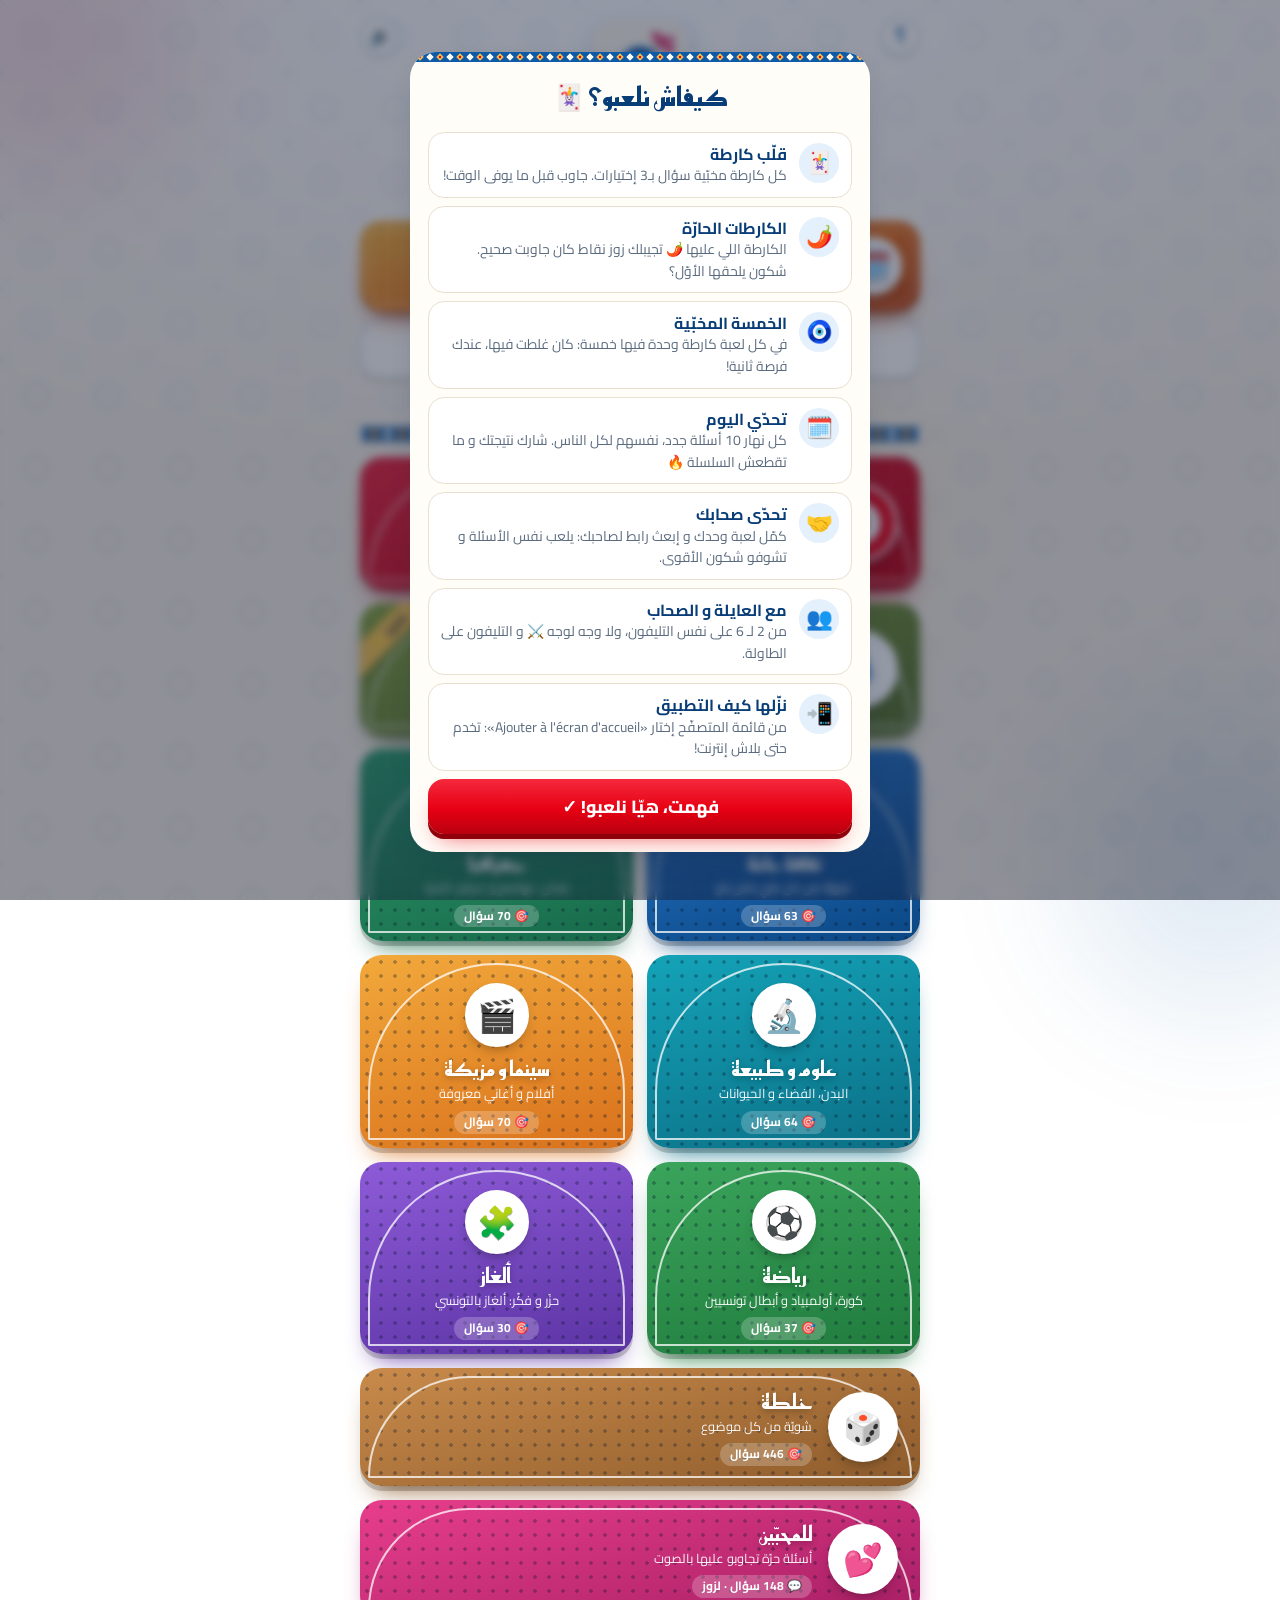
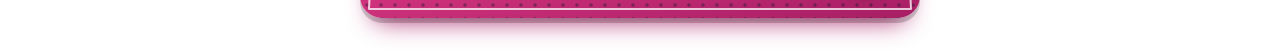
==== commit adf408c1: "Ajout de nouveaux thèmes de quiz : "رياضة" et "ألغاز", avec des questions variées sur le sport et de" ====
--- a/index.html
+++ b/index.html
@@ -236,6 +236,8 @@
   <script src="js/topics/geographie.js"></script>
   <script src="js/topics/sciences.js"></script>
   <script src="js/topics/cinema-musique.js"></script>
+  <script src="js/topics/sport.js"></script>
+  <script src="js/topics/alghaz.js"></script>
   <script src="js/topics/amoureux.js"></script>
 
   <!-- Moteur -->
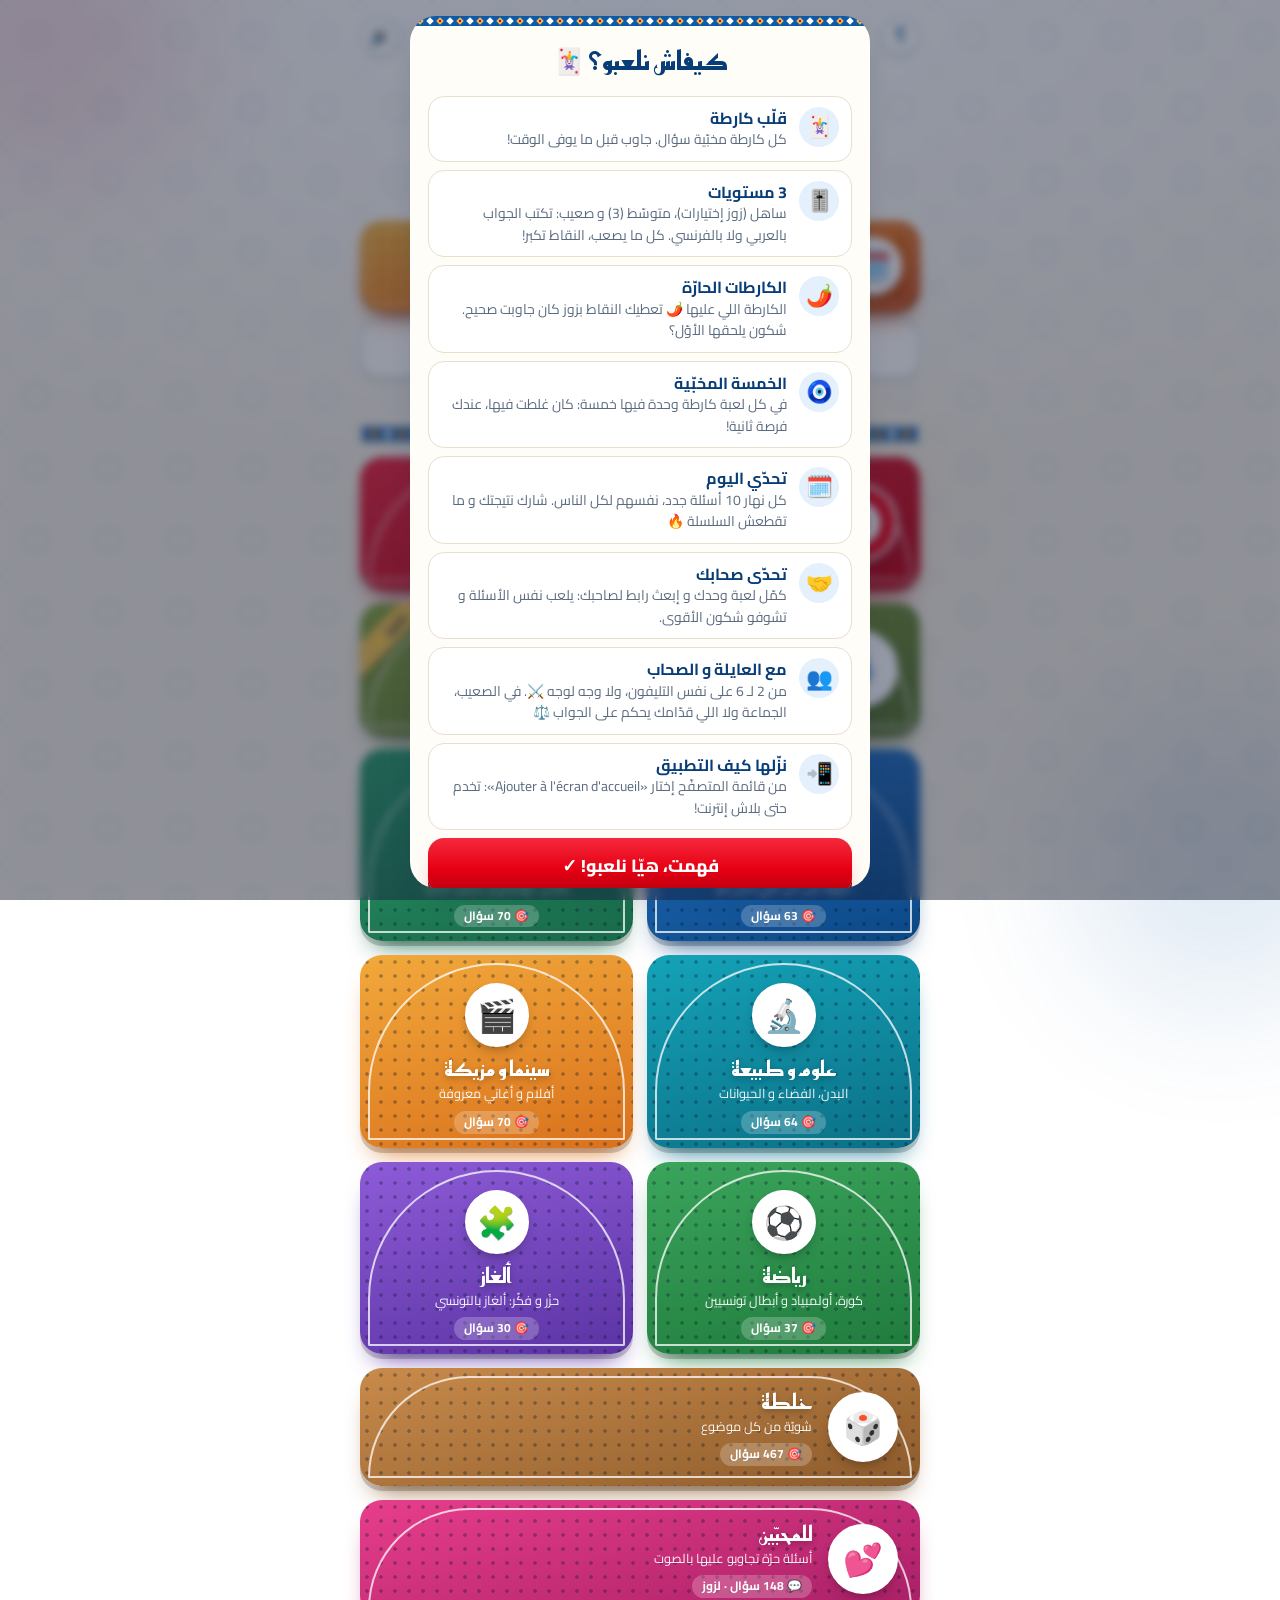
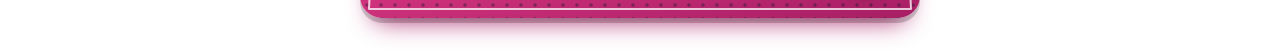
==== commit 7bc7441f: "Ajout de niveaux de difficulté au jeu : "ساهل", "متوسّط" et "صعيب", avec des mécanismes de réponse a" ====
--- a/index.html
+++ b/index.html
@@ -74,6 +74,13 @@
       </div>
       <p id="mode-desc" class="mode-desc"></p>
 
+      <div id="level-switch" class="level-switch" role="group" aria-label="المستوى">
+        <button type="button" data-level="easy"><span aria-hidden="true">🟢</span>ساهل</button>
+        <button type="button" data-level="medium"><span aria-hidden="true">🟡</span>متوسّط</button>
+        <button type="button" data-level="hard"><span aria-hidden="true">🔴</span>صعيب</button>
+      </div>
+      <p id="level-desc" class="level-desc"></p>
+
       <form id="setup-form" autocomplete="off">
         <div id="name-fields" class="name-fields"></div>
         <button type="button" id="add-player" class="add-player" hidden>➕ زيد لاعب</button>
@@ -130,17 +137,25 @@
             <div class="face back">
               <div class="q-head"><span class="chip category"></span><span class="q-timer"></span></div>
               <p class="special-banner"></p>
+              <figure class="q-figure" hidden><img alt=""><figcaption></figcaption></figure>
               <p class="hint">📢 اقرا السؤال و الإختيارات بالصوت العالي</p>
               <h2 class="q-text"></h2>
               <ol class="choices"></ol>
+              <p class="judge-answer"></p>
             </div>
           </div>
+        </div>
+        <div class="judge" hidden>
+          <button type="button" class="btn judge-yes">✅ صحيح</button>
+          <button type="button" class="btn judge-no">❌ غالط</button>
         </div>
       </div>
 
       <div class="view view-answer">
         <div class="q-head"><span class="listen"></span><span class="q-timer"></span></div>
         <p class="special-banner"></p>
+        <figure class="q-figure" hidden><img alt=""><figcaption></figcaption></figure>
+        <p class="say" hidden></p>
         <div class="answers"></div>
       </div>
 
@@ -184,9 +199,21 @@
           <div class="timer-track" id="m-timer-track"><i id="m-timer-bar"></i></div>
           <p id="m-special" class="special-banner"></p>
           <p id="m-for" class="for-who"></p>
+          <figure id="m-figure" class="q-figure" hidden><img alt=""><figcaption></figcaption></figure>
           <h2 id="m-question" class="q-text"></h2>
           <div id="m-answers" class="answers"></div>
+          <form id="m-typed" class="typed" hidden autocomplete="off">
+            <input id="m-input" class="typed-input" dir="auto" maxlength="40" autocomplete="off" autocorrect="off" autocapitalize="off" spellcheck="false" enterkeyhint="done">
+            <button type="submit" id="m-submit" class="btn primary typed-go"></button>
+            <p id="m-hint" class="typed-hint"></p>
+          </form>
           <p id="m-feedback" class="feedback" aria-live="polite"></p>
+          <p id="m-reveal" class="reveal"></p>
+          <button type="button" id="m-report" class="report-btn" hidden></button>
+          <div id="m-appeal" class="appeal" hidden>
+            <p id="m-appeal-text"></p>
+            <button type="button" id="m-accept" class="btn ghost"></button>
+          </div>
           <p id="m-fact" class="fact"></p>
           <div id="m-love-actions" class="love-actions" hidden>
             <button type="button" id="m-heart" class="btn love">💖 جواب يهبّل</button>
@@ -239,9 +266,12 @@
   <script src="js/topics/sport.js"></script>
   <script src="js/topics/alghaz.js"></script>
   <script src="js/topics/amoureux.js"></script>
+  <!-- Réponses acceptées à l'écrit (niveau صعيب) -->
+  <script src="js/topics/_answers.js"></script>
 
   <!-- Moteur -->
   <script src="js/sound.js"></script>
+  <script src="js/answer.js"></script>
   <script src="js/core.js"></script>
   <script src="js/modes/duel.js"></script>
   <script src="js/modes/single.js"></script>
--- a/css/style.css
+++ b/css/style.css
@@ -1264,6 +1264,109 @@
 .confetti i.heart { width: auto; height: auto; font-size: 24px; }
 @keyframes fall { to { transform: translateY(115vh) rotate(720deg); } }
 
+/* ================= Niveaux ================= */
+.level-switch {
+  display: grid;
+  grid-template-columns: repeat(3, 1fr);
+  gap: 6px;
+  margin-top: 4px;
+  padding: 4px;
+  border-radius: 16px;
+  background: var(--sand);
+  border: 1px solid var(--line);
+}
+.level-switch button {
+  display: flex;
+  align-items: center;
+  justify-content: center;
+  gap: 6px;
+  padding: 8px 4px;
+  border: 0;
+  border-radius: 12px;
+  background: transparent;
+  color: var(--ink);
+  font: inherit;
+  font-size: 0.95rem;
+  font-weight: 700;
+  cursor: pointer;
+  transition: background 0.2s, box-shadow 0.2s;
+}
+.level-switch button[aria-pressed="true"] { background: #fff; box-shadow: 0 0 0 2px var(--ink), 0 6px 14px -8px rgba(20, 33, 61, 0.6); }
+.level-switch button[data-level="easy"][aria-pressed="true"] { box-shadow: 0 0 0 2px var(--ok); }
+.level-switch button[data-level="medium"][aria-pressed="true"] { box-shadow: 0 0 0 2px var(--gold); }
+.level-switch button[data-level="hard"][aria-pressed="true"] { box-shadow: 0 0 0 2px var(--ko); }
+.level-desc { font-size: 0.86rem; color: var(--muted); margin: 8px 0 14px; line-height: 1.6; }
+
+/* ---- Réponse écrite (صعيب) ---- */
+.typed { display: flex; flex-wrap: wrap; gap: 8px; margin-top: auto; }
+.typed-input {
+  flex: 1 1 60%;
+  min-width: 0;
+  padding: 12px 14px;
+  border: 2px solid var(--line);
+  border-radius: 14px;
+  background: #fff;
+  color: var(--ink);
+  font: inherit;
+  font-size: 1.1rem; /* ≥ 16px : pas de zoom automatique sur iPhone */
+  font-weight: 700;
+  outline: 0;
+  user-select: text;
+  -webkit-user-select: text;
+}
+.typed-input:focus { border-color: var(--player, var(--blue)); box-shadow: 0 0 0 4px rgba(var(--blue-rgb), 0.15); }
+.typed-input:disabled { opacity: 0.6; }
+.typed .typed-go { flex: 0 0 auto; width: auto; margin: 0; padding: 12px 18px; font-size: 1rem; }
+.typed-hint { flex: 1 1 100%; font-size: 0.8rem; font-weight: 600; color: var(--muted); text-align: center; }
+.reveal { flex: none; text-align: center; font-size: 0.92rem; font-weight: 700; color: var(--ink); }
+.reveal:empty { display: none; }
+.report-btn {
+  flex: none;
+  align-self: center;
+  padding: 2px 8px;
+  border: 0;
+  background: none;
+  color: var(--muted);
+  font: inherit;
+  font-size: 0.82rem;
+  font-weight: 600;
+  text-decoration: underline;
+  cursor: pointer;
+}
+.appeal {
+  flex: none;
+  display: flex;
+  align-items: center;
+  justify-content: space-between;
+  gap: 10px;
+  padding: 8px 10px;
+  border-radius: 14px;
+  background: #F1EEFF;
+  border: 1px dashed #A28BE8;
+  font-size: 0.88rem;
+  font-weight: 700;
+  color: #4B2E9E;
+}
+.appeal .btn { width: auto; margin: 0; padding: 8px 14px; font-size: 0.92rem; color: var(--ok); border-color: rgba(22, 163, 74, 0.35); }
+
+/* ---- Photo d'un lieu (questions « 📍 ») ---- */
+.q-figure { flex: none; margin: 0; border-radius: 14px; overflow: hidden; background: var(--sand); box-shadow: 0 6px 16px -10px rgba(20, 33, 61, 0.6); }
+.q-figure img { display: block; width: 100%; max-height: 34vh; object-fit: cover; }
+.q-figure figcaption { padding: 3px 8px; font-size: 0.62rem; color: var(--muted); direction: ltr; text-align: left; white-space: nowrap; overflow: hidden; text-overflow: ellipsis; }
+.q-figure figcaption:empty { display: none; }
+.zone .q-figure img { max-height: 15vh; }
+
+/* ---- Arbitre (صعيب en face à face) ---- */
+.judge-answer { text-align: center; font-weight: 800; color: var(--ok); background: #E7F7EE; border-radius: 12px; padding: 6px 10px; }
+.judge-answer:empty { display: none; }
+.judge { flex: none; display: flex; gap: 10px; margin-top: 8px; }
+.judge .btn { margin: 0; padding: 12px; font-size: 1.05rem; }
+.judge-yes { background: linear-gradient(180deg, #2DBE7B, var(--green) 55%, #146B45); box-shadow: 0 4px 0 #0E5134; }
+.judge-no { background: linear-gradient(180deg, #F5293D, var(--red) 55%, var(--red-dark)); box-shadow: 0 4px 0 #8E000B; }
+.judge .btn:not(:disabled):active { transform: translateY(3px); box-shadow: none; }
+.view-ask { flex-direction: column; }
+.say { flex: none; text-align: center; font-size: 1.05rem; font-weight: 800; color: var(--me); padding: 10px; border-radius: 14px; background: rgba(var(--me-rgb), 0.08); border: 2px dashed rgba(var(--me-rgb), 0.35); animation: pop-in 0.5s var(--ease-back); }
+
 /* ================= Accueil : défi du jour & partie rapide ================= */
 .daily {
   position: relative;
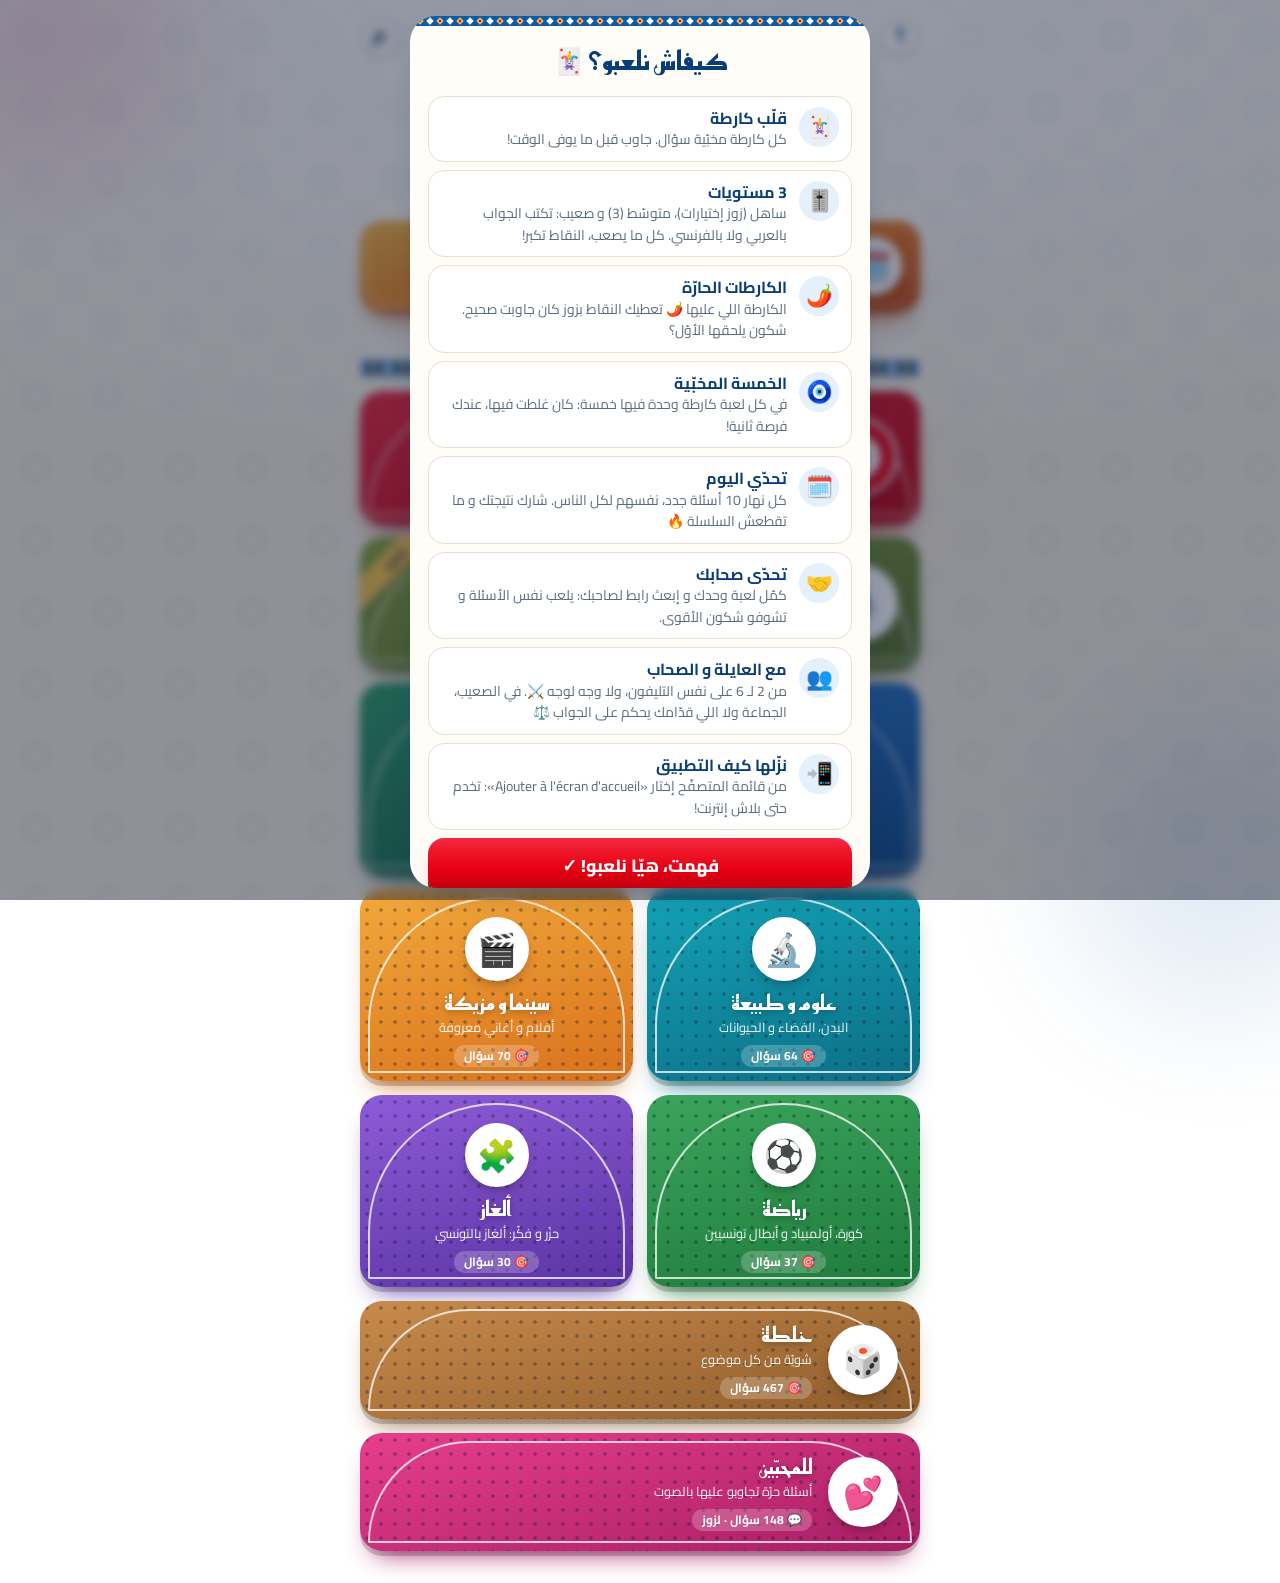
==== commit 468ffa27: "Mise à jour des proverbes et des questions de quiz : corrections de réponses et ajouts de nouvelles " ====
--- a/index.html
+++ b/index.html
@@ -45,9 +45,6 @@
         <span id="daily-streak" class="daily-streak"></span>
       </button>
 
-      <button type="button" id="quick-btn" class="quick-btn">
-        <span>⚡ إلعب توّا</span><small>خلطة · وحدك · 10 كارطات</small>
-      </button>
       <button type="button" id="install-btn" class="install-btn" hidden>📲 نزّل اللعبة على تليفونك · تخدم بلاش إنترنت</button>
 
       <p class="home-pick">ولا إختار موضوع 👇</p>
--- a/css/style.css
+++ b/css/style.css
@@ -1354,7 +1354,11 @@
 .q-figure img { display: block; width: 100%; max-height: 34vh; object-fit: cover; }
 .q-figure figcaption { padding: 3px 8px; font-size: 0.62rem; color: var(--muted); direction: ltr; text-align: left; white-space: nowrap; overflow: hidden; text-overflow: ellipsis; }
 .q-figure figcaption:empty { display: none; }
-.zone .q-figure img { max-height: 15vh; }
+.zone .q-figure img { max-height: 11vh; }
+/* Écran partagé : le contenu défile au lieu de passer sous le bouton « كمّل » */
+.zone .view-answer, .zone .view-ask { overflow-y: auto; overscroll-behavior: contain; }
+.zone .view-answer .q-figure figcaption { display: none; } /* crédit affiché chez le questionneur */
+.zone .feedback, .zone .fact, .zone .next { position: relative; z-index: 1; }
 
 /* ---- Arbitre (صعيب en face à face) ---- */
 .judge-answer { text-align: center; font-weight: 800; color: var(--ok); background: #E7F7EE; border-radius: 12px; padding: 6px 10px; }
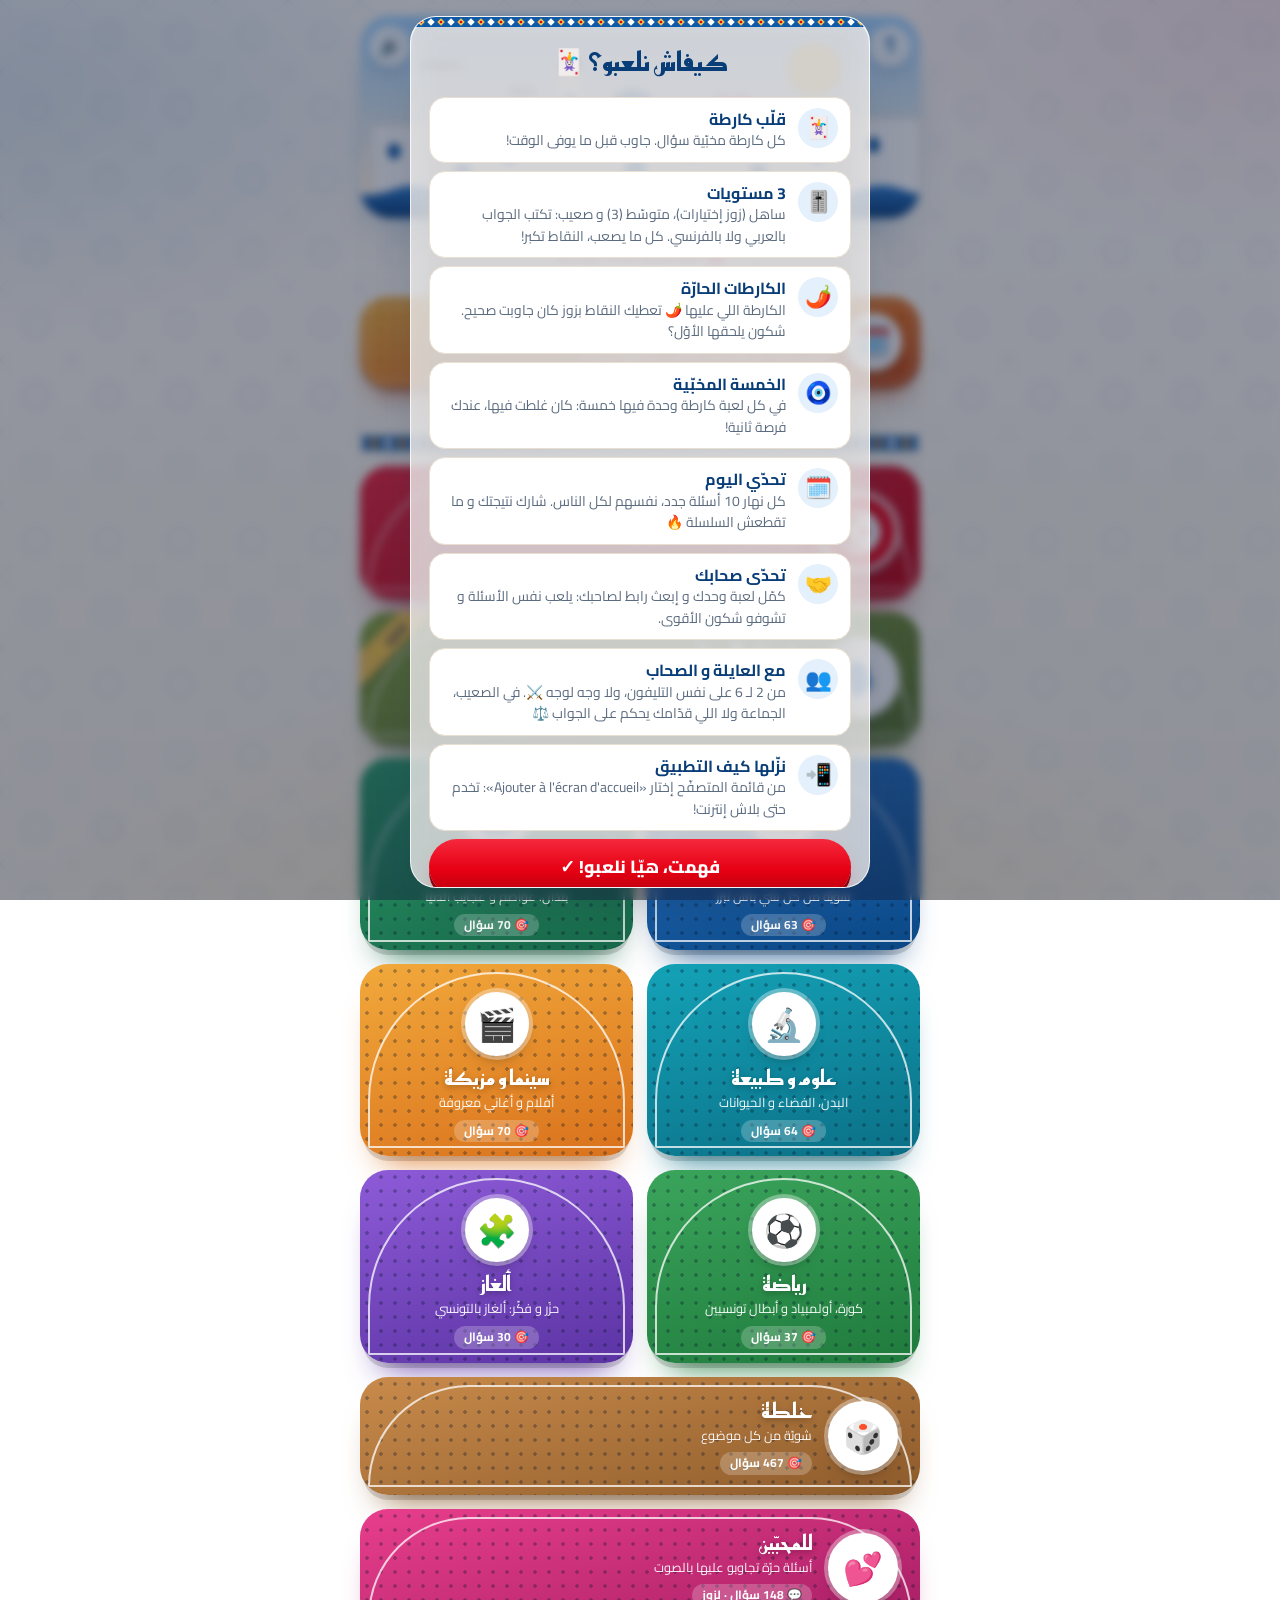
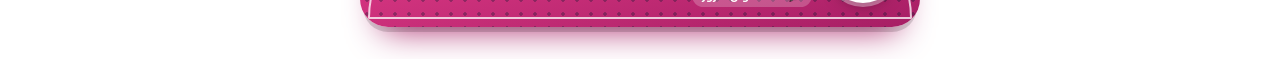
==== commit 4268ca75: "Mise a jour du jeu" ====
--- a/index.html
+++ b/index.html
@@ -18,7 +18,7 @@
   <link rel="apple-touch-icon" href="icon.svg">
   <link rel="preconnect" href="https://fonts.googleapis.com">
   <link rel="preconnect" href="https://fonts.gstatic.com" crossorigin>
-  <link href="https://fonts.googleapis.com/css2?family=Cairo:wght@400;600;700;800&family=Reem+Kufi:wght@500;700&display=swap" rel="stylesheet">
+  <link href="https://fonts.googleapis.com/css2?family=Aref+Ruqaa:wght@700&family=Cairo:wght@400;600;700;800&family=Reem+Kufi:wght@500;700&display=swap" rel="stylesheet">
   <link rel="stylesheet" href="css/style.css">
 </head>
 <body>
@@ -30,9 +30,41 @@
       <button type="button" id="help-btn" class="icon-btn home-help" aria-label="كيفاش نلعبو؟">؟</button>
       <button type="button" class="icon-btn sound-toggle home-sound" aria-label="قصّ الصوت">🔊</button>
       <header class="home-head">
-        <img class="logo-img" src="icon.svg" alt="" width="96" height="96">
-        <h1>قلّب <span class="accent">الكارطة</span></h1>
-        <p class="tagline"><img src="img/flag-tn.svg" alt="" width="18" height="18"> لعبة أسئلة 100% تونسية</p>
+        <!-- Panorama animé de Sidi Bou Saïd (dessiné en SVG, aucune image à télécharger) -->
+        <svg class="hero-art" viewBox="0 0 360 130" preserveAspectRatio="xMidYMid slice" aria-hidden="true">
+          <defs>
+            <linearGradient id="hs-sky" x1="0" y1="0" x2="0" y2="1"><stop offset="0" stop-color="#9FD3FF"/><stop offset=".8" stop-color="#FFF6E8"/></linearGradient>
+            <linearGradient id="hs-sea" x1="0" y1="0" x2="0" y2="1"><stop offset="0" stop-color="#2A7BD0"/><stop offset="1" stop-color="#083D77"/></linearGradient>
+          </defs>
+          <rect width="360" height="130" fill="url(#hs-sky)"/>
+          <circle class="sun" cx="292" cy="34" r="17" fill="#F2C14E"/>
+          <path class="gull" d="M40 34q6-7 12 0q6-7 12 0"/>
+          <path class="gull g2" d="M96 50q4-5 8 0q4-5 8 0"/>
+          <g class="town">
+            <rect x="8" y="70" width="44" height="44"/><rect x="48" y="58" width="36" height="56"/>
+            <rect x="128" y="34" width="14" height="80"/><rect x="80" y="76" width="44" height="38"/>
+            <rect x="146" y="62" width="58" height="52"/><rect x="200" y="72" width="38" height="42"/>
+            <rect x="234" y="60" width="46" height="54"/><rect x="276" y="76" width="40" height="38"/>
+            <rect x="312" y="66" width="48" height="48"/>
+          </g>
+          <g class="blue">
+            <path d="M128 34a7 7 0 0 1 14 0z"/><path d="M160 62a15 15 0 0 1 30 0z"/>
+            <path d="M60 114v-14a6 6 0 0 1 12 0v14z"/><path d="M170 114v-16a7 7 0 0 1 14 0v16z"/>
+            <path d="M250 114v-14a6 6 0 0 1 12 0v14z"/>
+            <rect x="18" y="82" width="8" height="10" rx="4"/><rect x="92" y="86" width="8" height="10" rx="4"/>
+            <rect x="210" y="84" width="8" height="10" rx="4"/><rect x="290" y="86" width="8" height="10" rx="4"/>
+            <rect x="326" y="78" width="8" height="10" rx="4"/><rect x="132" y="50" width="6" height="9" rx="3"/>
+          </g>
+          <g class="flowers">
+            <circle cx="84" cy="74" r="7"/><circle cx="92" cy="70" r="5"/><circle cx="78" cy="68" r="4"/>
+            <circle cx="238" cy="60" r="7"/><circle cx="246" cy="56" r="5"/><circle cx="231" cy="55" r="4"/>
+          </g>
+          <path class="sea" fill="url(#hs-sea)" d="M-40 112q15-6 30 0t30 0t30 0t30 0t30 0t30 0t30 0t30 0t30 0t30 0t30 0t30 0t30 0t30 0t30 0V130H-40z"/>
+        </svg>
+        <div class="home-title">
+          <h1>قلّب <span class="accent">الكارطة</span></h1>
+          <p class="tagline"><img src="img/flag-tn.svg" alt="" width="18" height="18"> لعبة أسئلة 100% تونسية</p>
+        </div>
       </header>
 
       <!-- Défi du jour : mêmes questions pour tout le monde -->
--- a/css/style.css
+++ b/css/style.css
@@ -1583,6 +1583,134 @@
   .fact { font-size: 0.8rem; padding: 6px 10px; }
 }
 
+/* =====================================================================
+   DESIGN 2.0 — touche artistique : panorama de Sidi Bou Saïd, calligraphie
+   roqaa, verre dépoli, boutons-pilules avec reflet, transitions douces
+   ===================================================================== */
+:root { --glass: rgba(255, 253, 248, 0.74); --glass-border: rgba(255, 255, 255, 0.8); }
+
+body {
+  background:
+    radial-gradient(55% 40% at 100% 0%, rgba(214, 51, 108, 0.12), transparent 70%),
+    radial-gradient(55% 40% at 0% 10%, rgba(14, 90, 167, 0.14), transparent 70%),
+    radial-gradient(70% 45% at 50% 105%, rgba(242, 193, 78, 0.2), transparent 70%),
+    var(--pattern),
+    linear-gradient(180deg, #FFFDF8, var(--sand));
+  background-attachment: fixed;
+}
+.bg-blobs { display: none; } /* remplacé par des dégradés fixes : plus léger sur mobile */
+
+/* Transitions entre écrans */
+.screen.active { animation: screen-in 0.45s var(--ease-out) both; }
+@keyframes screen-in { from { opacity: 0; transform: translateY(12px); } }
+
+/* ---- Accueil : panorama animé + titre calligraphié ---- */
+.home-head { padding-top: 0; }
+.hero-art {
+  display: block;
+  width: 100%;
+  height: auto;
+  aspect-ratio: 360 / 130;
+  border-radius: 30px;
+  box-shadow: 0 22px 44px -26px rgba(14, 90, 167, 0.65);
+}
+.hero-art .town rect { fill: #fff; stroke: #E8DFD0; stroke-width: 1; }
+.hero-art .blue { fill: var(--blue); }
+.hero-art .flowers { fill: var(--pink); opacity: 0.9; }
+.hero-art .gull { fill: none; stroke: var(--ink); stroke-width: 2; stroke-linecap: round; animation: gull 16s linear infinite; }
+.hero-art .g2 { animation-duration: 21s; animation-delay: -8s; }
+.hero-art .sun { transform-box: fill-box; transform-origin: center; animation: sun 5s ease-in-out infinite; }
+.hero-art .sea { animation: sea 7s ease-in-out infinite alternate; }
+@keyframes gull {
+  from { transform: translate(-90px, 0); }
+  50% { transform: translate(170px, -6px); }
+  to { transform: translate(430px, 0); }
+}
+@keyframes sun { 50% { transform: scale(1.12); } }
+@keyframes sea { to { transform: translateX(-30px); } }
+
+.home-title {
+  position: relative;
+  z-index: 1;
+  width: max-content;
+  max-width: 92%;
+  margin: -34px auto 4px;
+  padding: 8px 24px 10px;
+  border-radius: 26px;
+  background: var(--glass);
+  -webkit-backdrop-filter: blur(14px) saturate(1.3);
+  backdrop-filter: blur(14px) saturate(1.3);
+  border: 1px solid var(--glass-border);
+  box-shadow: 0 16px 34px -22px rgba(20, 33, 61, 0.55);
+}
+.home-head h1 {
+  font-family: 'Aref Ruqaa', var(--font-title);
+  font-size: 2.6rem;
+  line-height: 1.25;
+  background: linear-gradient(100deg, var(--blue-dark), var(--blue) 55%, #2A7BD0);
+  -webkit-background-clip: text;
+  background-clip: text;
+  color: transparent;
+}
+.home-head .accent {
+  background: linear-gradient(100deg, var(--red), var(--pink));
+  -webkit-background-clip: text;
+  background-clip: text;
+  color: transparent;
+}
+.home-head .tagline { margin-top: 0; padding: 0; background: transparent; border: 0; }
+.home-help, .home-sound { top: 10px; z-index: 3; }
+.home-help { inset-inline-start: 10px; }
+.home-sound { inset-inline-end: 10px; }
+
+/* ---- Verre dépoli ---- */
+.panel, .sheet-card {
+  background: var(--glass);
+  -webkit-backdrop-filter: blur(16px) saturate(1.2);
+  backdrop-filter: blur(16px) saturate(1.2);
+  border: 1px solid var(--glass-border);
+  box-shadow: 0 30px 60px -34px rgba(20, 33, 61, 0.5), inset 0 1px 0 rgba(255, 255, 255, 0.9);
+}
+.icon-btn {
+  background: rgba(255, 255, 255, 0.8);
+  -webkit-backdrop-filter: blur(10px);
+  backdrop-filter: blur(10px);
+  border-color: rgba(255, 255, 255, 0.95);
+  box-shadow: 0 8px 18px -10px rgba(20, 33, 61, 0.55);
+  transition: transform 0.15s var(--ease-back);
+}
+
+/* ---- Boutons : pilules avec reflet ---- */
+.btn { border-radius: 999px; letter-spacing: 0.2px; }
+.btn.primary, .btn.love, .btn.share { position: relative; overflow: hidden; }
+.btn.primary::after, .btn.love::after, .btn.share::after {
+  content: '';
+  position: absolute;
+  inset: 0;
+  pointer-events: none;
+  background: linear-gradient(115deg, transparent 35%, rgba(255, 255, 255, 0.38) 50%, transparent 65%);
+  transform: translateX(-130%);
+  animation: btn-shine 4.5s ease-in-out infinite;
+}
+@keyframes btn-shine { 0%, 72% { transform: translateX(-130%); } 100% { transform: translateX(130%); } }
+
+/* ---- Sélecteurs, champs, choix ---- */
+.mode-switch, .level-switch { border-radius: 22px; background: rgba(228, 240, 251, 0.7); }
+.mode-switch button, .level-switch button { border-radius: 16px; transition: background 0.25s, box-shadow 0.25s, transform 0.15s var(--ease-back); }
+.mode-switch button:active, .level-switch button:active { transform: scale(0.96); }
+.field, .select-field select, .typed-input { border-radius: 18px; }
+.opt { border-radius: 18px; }
+.back-btn { border-radius: 999px; box-shadow: 0 6px 14px -10px rgba(14, 90, 167, 0.8); }
+
+/* ---- Tuiles & défi du jour : relief doux, petit penché au survol ---- */
+.tile, .daily { border-radius: 28px; }
+.tile { box-shadow: 0 8px 0 -3px rgba(0, 0, 0, 0.14), 0 24px 34px -22px var(--c2); }
+.tile-medal { box-shadow: 0 0 0 4px rgba(255, 255, 255, 0.35), 0 8px 16px -8px rgba(0, 0, 0, 0.5); }
+@media (hover: hover) { .tile:hover { transform: translateY(-4px) rotate(-0.6deg); } }
+
+/* ---- Accessibilité : focus clavier bien visible ---- */
+:focus-visible { outline: 3px solid rgba(242, 193, 78, 0.95); outline-offset: 3px; }
+
 /* ================= Accessibilité ================= */
 @media (prefers-reduced-motion: reduce) {
   *, *::before, *::after {
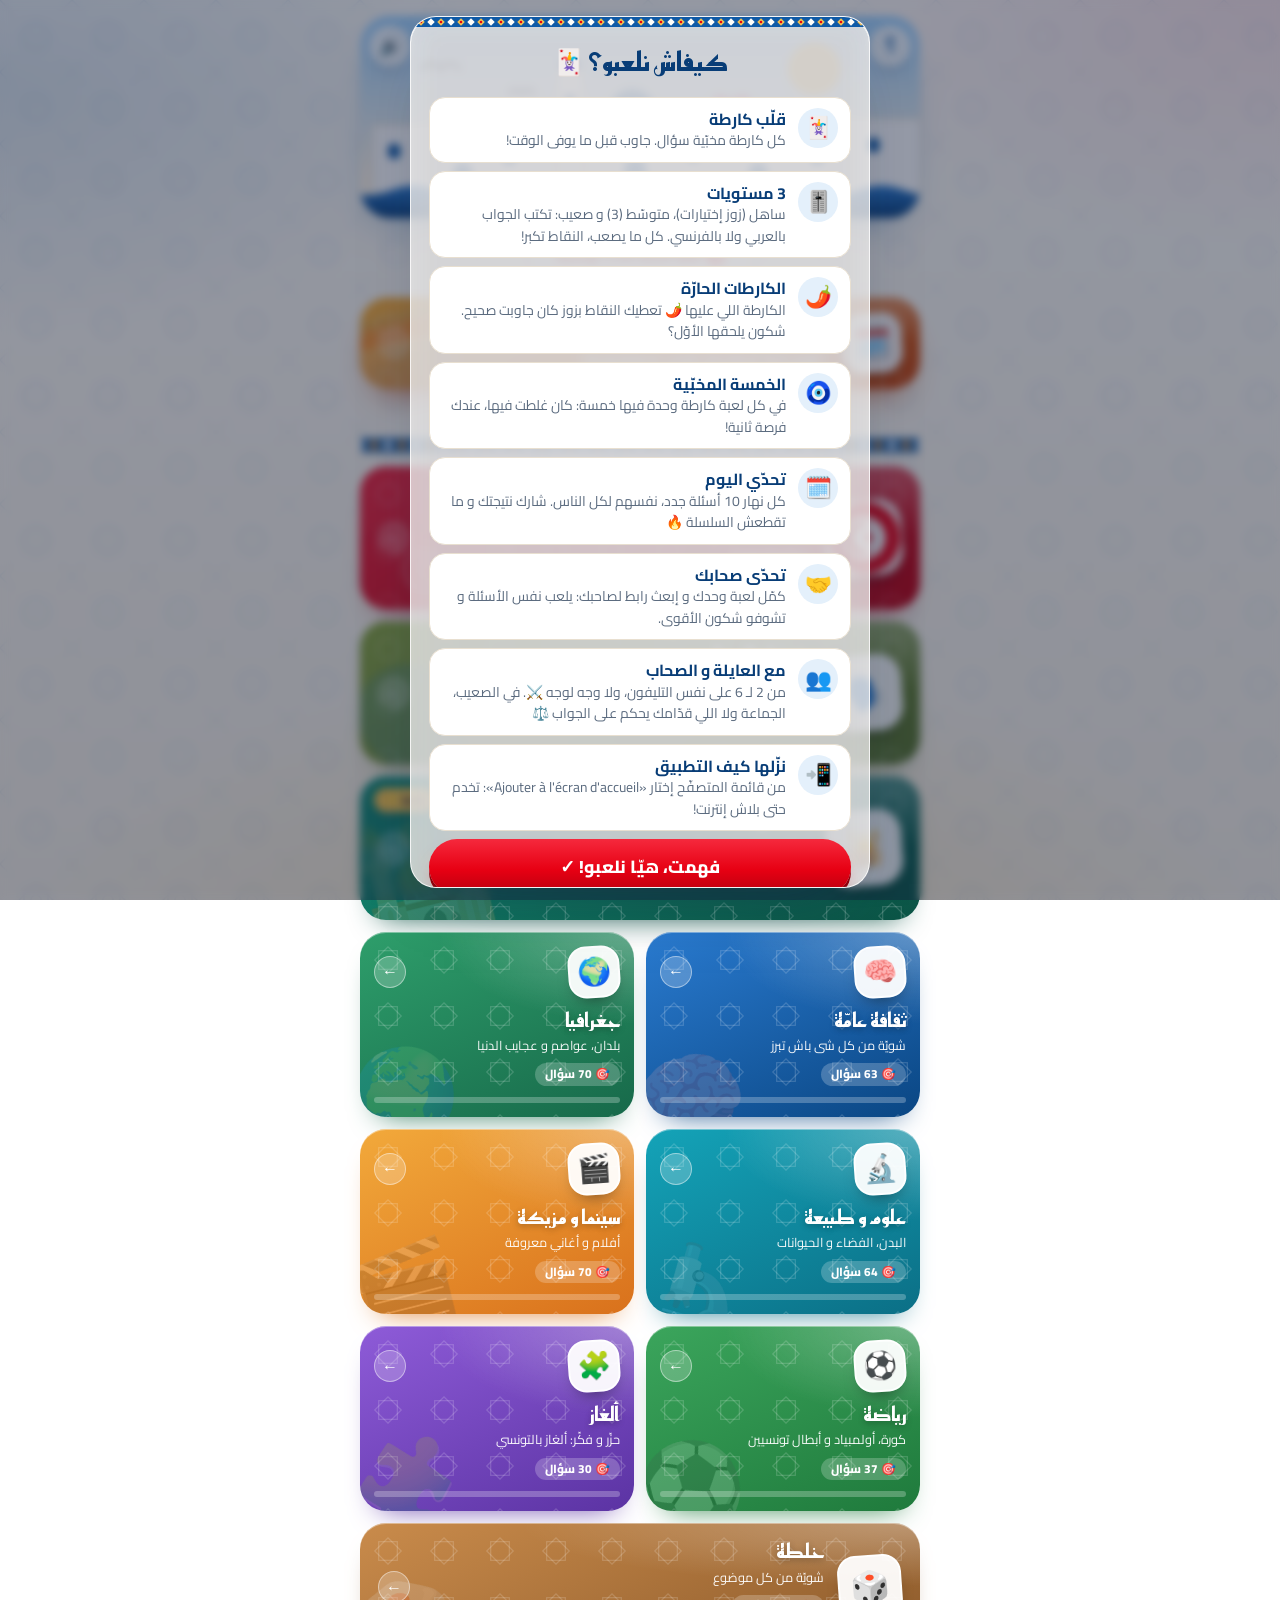
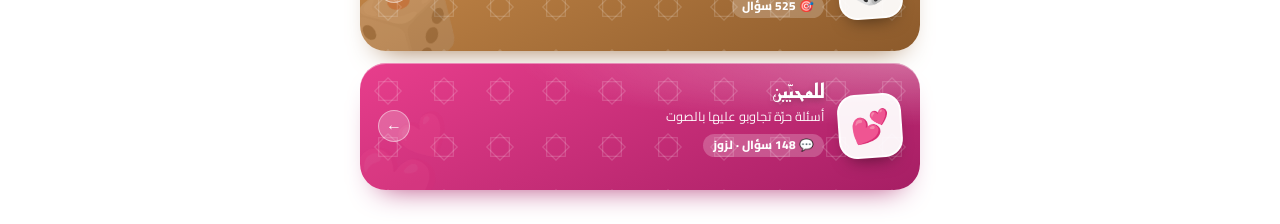
==== commit 99280a2c: "Mise a jour du jeu" ====
--- a/index.html
+++ b/index.html
@@ -69,12 +69,14 @@
 
       <!-- Défi du jour : mêmes questions pour tout le monde -->
       <button type="button" id="daily-btn" class="daily">
+        <span class="tile-art" aria-hidden="true">🗓️</span>
         <span class="daily-icon" aria-hidden="true">🗓️</span>
         <span class="daily-text">
           <span id="daily-title" class="daily-title"></span>
           <span id="daily-status" class="daily-status"></span>
         </span>
         <span id="daily-streak" class="daily-streak"></span>
+        <span class="tile-go" aria-hidden="true">←</span>
       </button>
 
       <button type="button" id="install-btn" class="install-btn" hidden>📲 نزّل اللعبة على تليفونك · تخدم بلاش إنترنت</button>
@@ -294,6 +296,7 @@
   <script src="js/topics/cinema-musique.js"></script>
   <script src="js/topics/sport.js"></script>
   <script src="js/topics/alghaz.js"></script>
+  <script src="js/topics/din.js"></script>
   <script src="js/topics/amoureux.js"></script>
   <!-- Réponses acceptées à l'écrit (niveau صعيب) -->
   <script src="js/topics/_answers.js"></script>
--- a/css/style.css
+++ b/css/style.css
@@ -1711,6 +1711,135 @@
 /* ---- Accessibilité : focus clavier bien visible ---- */
 :focus-visible { outline: 3px solid rgba(242, 193, 78, 0.95); outline-offset: 3px; }
 
+/* ---- Tuiles des thèmes v2 : cartes « bento » colorées ---- */
+.topic-grid { gap: 12px; padding: 4px 0 18px; }
+.tile {
+  isolation: isolate;
+  flex-direction: column;
+  align-items: stretch;
+  gap: 10px;
+  min-height: 0;
+  padding: 14px;
+  text-align: start;
+  border-radius: 26px;
+  background:
+    radial-gradient(130% 90% at 100% 0%, rgba(255, 255, 255, 0.3), transparent 55%),
+    url("data:image/svg+xml,%3Csvg xmlns='http://www.w3.org/2000/svg' width='56' height='56' viewBox='0 0 72 72'%3E%3Cg fill='none' stroke='%23ffffff' stroke-opacity='.16' stroke-width='1.6'%3E%3Crect x='24' y='24' width='24' height='24'/%3E%3Crect x='24' y='24' width='24' height='24' transform='rotate(45 36 36)'/%3E%3C/g%3E%3C/svg%3E"),
+    linear-gradient(155deg, var(--c1), var(--c2));
+  box-shadow: 0 16px 30px -20px var(--c2), inset 0 1px 0 rgba(255, 255, 255, 0.4);
+}
+.tile::before { content: none; }
+.tile:active { transform: scale(0.97); box-shadow: 0 8px 18px -14px var(--c2); }
+.tile-top { display: flex; align-items: center; justify-content: space-between; }
+.tile-medal {
+  width: 52px;
+  height: 52px;
+  margin: 0;
+  border-radius: 18px;
+  border: 2px solid rgba(255, 255, 255, 0.85);
+  background: rgba(255, 255, 255, 0.94);
+  font-size: 1.7rem;
+  transform: rotate(-4deg);
+  box-shadow: 0 10px 18px -10px rgba(0, 0, 0, 0.55);
+}
+.tile-go {
+  flex: none;
+  width: 32px;
+  height: 32px;
+  display: grid;
+  place-items: center;
+  border-radius: 50%;
+  background: rgba(255, 255, 255, 0.22);
+  border: 1px solid rgba(255, 255, 255, 0.45);
+  font-weight: 800;
+  transition: transform 0.25s var(--ease-back), background 0.25s;
+}
+@media (hover: hover) { .tile:hover .tile-go { transform: translateX(-4px); background: rgba(255, 255, 255, 0.36); } }
+.tile-art {
+  position: absolute;
+  z-index: -1;
+  inset-inline-end: -10px;
+  bottom: -20px;
+  font-size: 5.5rem;
+  line-height: 1;
+  opacity: 0.16;
+  transform: rotate(-14deg);
+  pointer-events: none;
+}
+.tile-text { align-items: stretch; gap: 3px; }
+.tile-name { font-size: 1.22rem; }
+.tile-desc { font-size: 0.8rem; display: -webkit-box; -webkit-line-clamp: 2; -webkit-box-orient: vertical; overflow: hidden; }
+.tile-meta { display: flex; flex-wrap: wrap; gap: 6px; margin-top: 6px; }
+.tile-chip { padding: 2px 10px; border-radius: 999px; background: rgba(255, 255, 255, 0.22); font-size: 0.74rem; font-weight: 800; white-space: nowrap; }
+.tile-chip.gold { background: rgba(242, 193, 78, 0.95); color: var(--ink); }
+.tile-progress { display: block; height: 6px; margin-top: 8px; border-radius: 999px; background: rgba(255, 255, 255, 0.25); overflow: hidden; }
+.tile-progress i { display: block; height: 100%; width: var(--p, 0%); border-radius: inherit; background: #fff; transition: width 0.6s var(--ease-out); }
+/* Grandes cartes (à la une, خلطة, للمحبّين) : disposition horizontale */
+.tile.wide { flex-direction: row; align-items: center; gap: 14px; padding: 16px 18px; min-height: 0; }
+.tile.wide .tile-top { display: contents; }
+.tile.wide .tile-medal { order: 1; width: 64px; height: 64px; font-size: 2rem; }
+.tile.wide .tile-text { order: 2; flex: 1; min-width: 0; }
+.tile.wide .tile-go { order: 3; }
+.tile.featured { padding: 20px 18px; }
+.tile.featured .tile-medal { width: 76px; height: 76px; border-radius: 24px; }
+.tile.featured .tile-name { font-size: 1.6rem; }
+.tile.featured .tile-art { font-size: 7.5rem; }
+.tile[data-ribbon]::after {
+  top: 12px;
+  left: auto;
+  inset-inline-end: 14px;
+  width: auto;
+  padding: 3px 10px;
+  border-radius: 999px;
+  transform: none;
+  font-size: 0.72rem;
+  box-shadow: 0 4px 10px -4px rgba(0, 0, 0, 0.4);
+}
+@media (max-width: 340px) { .topic-grid { grid-template-columns: 1fr; } }
+
+/* ---- Défi du jour v2 : même famille que les tuiles ---- */
+.daily {
+  overflow: hidden;
+  isolation: isolate;
+  gap: 14px;
+  padding: 16px 18px;
+  border-radius: 28px;
+  background:
+    radial-gradient(130% 90% at 100% 0%, rgba(255, 255, 255, 0.32), transparent 55%),
+    url("data:image/svg+xml,%3Csvg xmlns='http://www.w3.org/2000/svg' width='56' height='56' viewBox='0 0 72 72'%3E%3Cg fill='none' stroke='%23ffffff' stroke-opacity='.16' stroke-width='1.6'%3E%3Crect x='24' y='24' width='24' height='24'/%3E%3Crect x='24' y='24' width='24' height='24' transform='rotate(45 36 36)'/%3E%3C/g%3E%3C/svg%3E"),
+    linear-gradient(155deg, #F7B23B, #E8721C 55%, #C2410C);
+  box-shadow: 0 18px 34px -20px #C2410C, inset 0 1px 0 rgba(255, 255, 255, 0.4);
+}
+.daily.done {
+  background:
+    radial-gradient(130% 90% at 100% 0%, rgba(255, 255, 255, 0.32), transparent 55%),
+    url("data:image/svg+xml,%3Csvg xmlns='http://www.w3.org/2000/svg' width='56' height='56' viewBox='0 0 72 72'%3E%3Cg fill='none' stroke='%23ffffff' stroke-opacity='.16' stroke-width='1.6'%3E%3Crect x='24' y='24' width='24' height='24'/%3E%3Crect x='24' y='24' width='24' height='24' transform='rotate(45 36 36)'/%3E%3C/g%3E%3C/svg%3E"),
+    linear-gradient(155deg, #34B27B, var(--green) 55%, #136B45);
+  box-shadow: 0 18px 34px -20px #136B45, inset 0 1px 0 rgba(255, 255, 255, 0.4);
+}
+.daily::before { content: none; }
+.daily:active { transform: scale(0.98); }
+.daily-icon {
+  width: 60px;
+  height: 60px;
+  border-radius: 20px;
+  border: 2px solid rgba(255, 255, 255, 0.85);
+  background: rgba(255, 255, 255, 0.94);
+  transform: rotate(-4deg);
+}
+.daily .tile-art { font-size: 6rem; }
+.daily-title { font-size: 1.45rem; }
+.daily-status {
+  width: fit-content;
+  margin-top: 4px;
+  padding: 2px 10px;
+  border-radius: 999px;
+  background: rgba(255, 255, 255, 0.22);
+  font-size: 0.78rem;
+}
+.daily-streak { background: rgba(242, 193, 78, 0.95); color: var(--ink); }
+@media (hover: hover) { .daily:hover .tile-go { transform: translateX(-4px); background: rgba(255, 255, 255, 0.36); } }
+
 /* ================= Accessibilité ================= */
 @media (prefers-reduced-motion: reduce) {
   *, *::before, *::after {
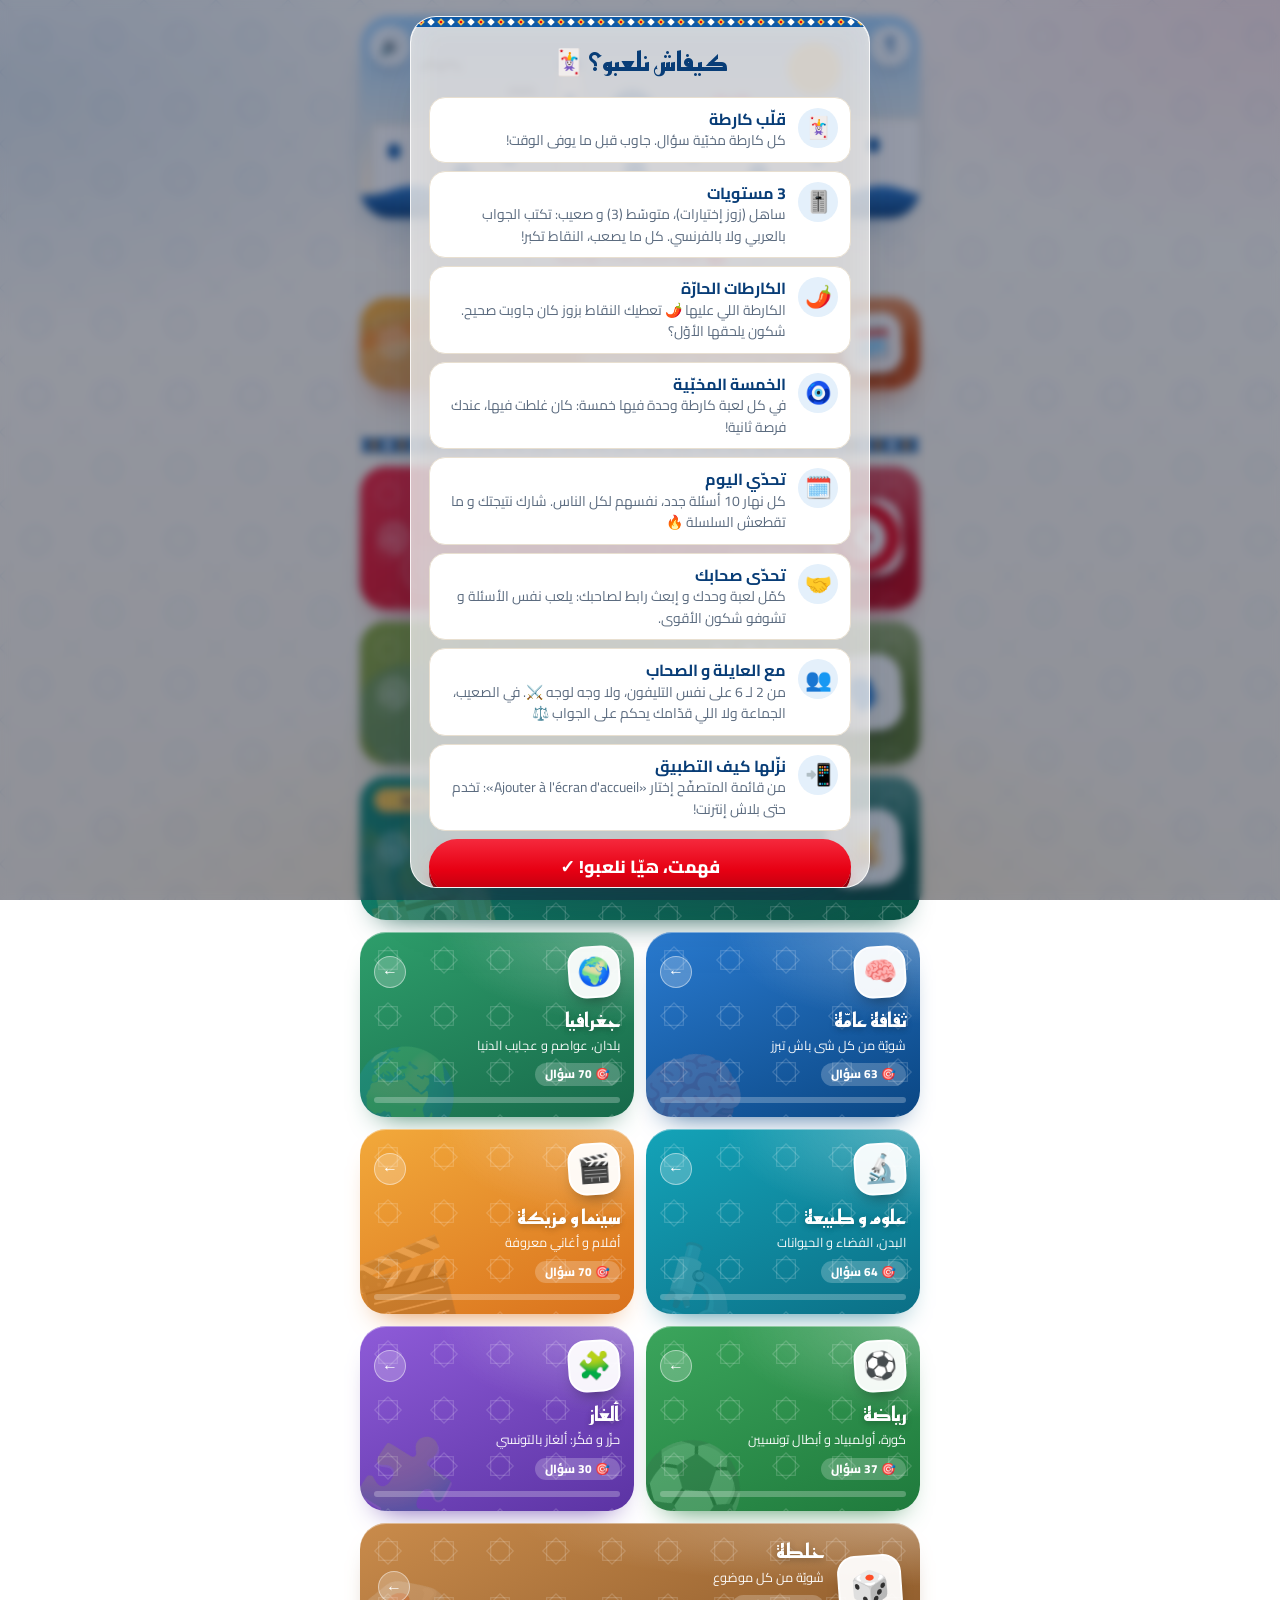
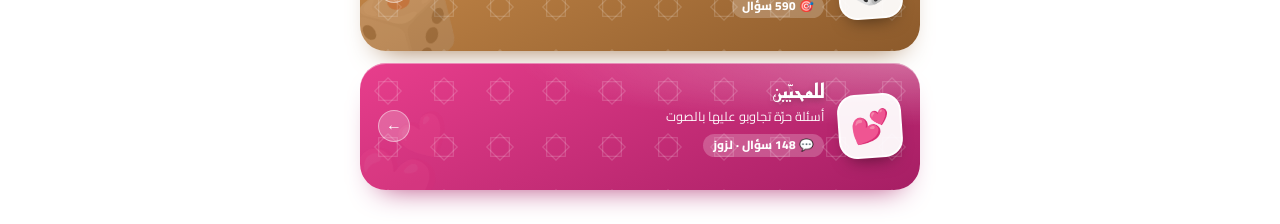
==== commit df3b9dc7: "Phase 1 : base de donnees Supabase, page admin, signalements - supabase/ : schema (RLS, triggers, ga" ====
--- a/index.html
+++ b/index.html
@@ -285,8 +285,10 @@
 
   <!-- Textes (derja tunisienne) -->
   <script src="js/lang.js"></script>
-
-  <!-- Thèmes (ajoute ici tes nouveaux fichiers de thème) -->
+  <!-- Connexion à la base de données Supabase (vide = questions intégrées uniquement) -->
+  <script src="js/config.js"></script>
+
+  <!-- Questions intégrées : utilisées au 1er lancement et sans Internet (la base de données les remplace ensuite) -->
   <script src="js/topics/_registry.js"></script>
   <script src="js/topics/tunisie.js"></script>
   <script src="js/topics/amthal.js"></script>
@@ -300,6 +302,8 @@
   <script src="js/topics/amoureux.js"></script>
   <!-- Réponses acceptées à l'écrit (niveau صعيب) -->
   <script src="js/topics/_answers.js"></script>
+  <!-- Source des questions : base de données + mémoire du téléphone (doit rester avant le moteur) -->
+  <script src="js/data.js"></script>
 
   <!-- Moteur -->
   <script src="js/sound.js"></script>
--- a/css/style.css
+++ b/css/style.css
@@ -1333,6 +1333,7 @@
   text-decoration: underline;
   cursor: pointer;
 }
+.report-btn:disabled { color: var(--ok); text-decoration: none; cursor: default; }
 .appeal {
   flex: none;
   display: flex;
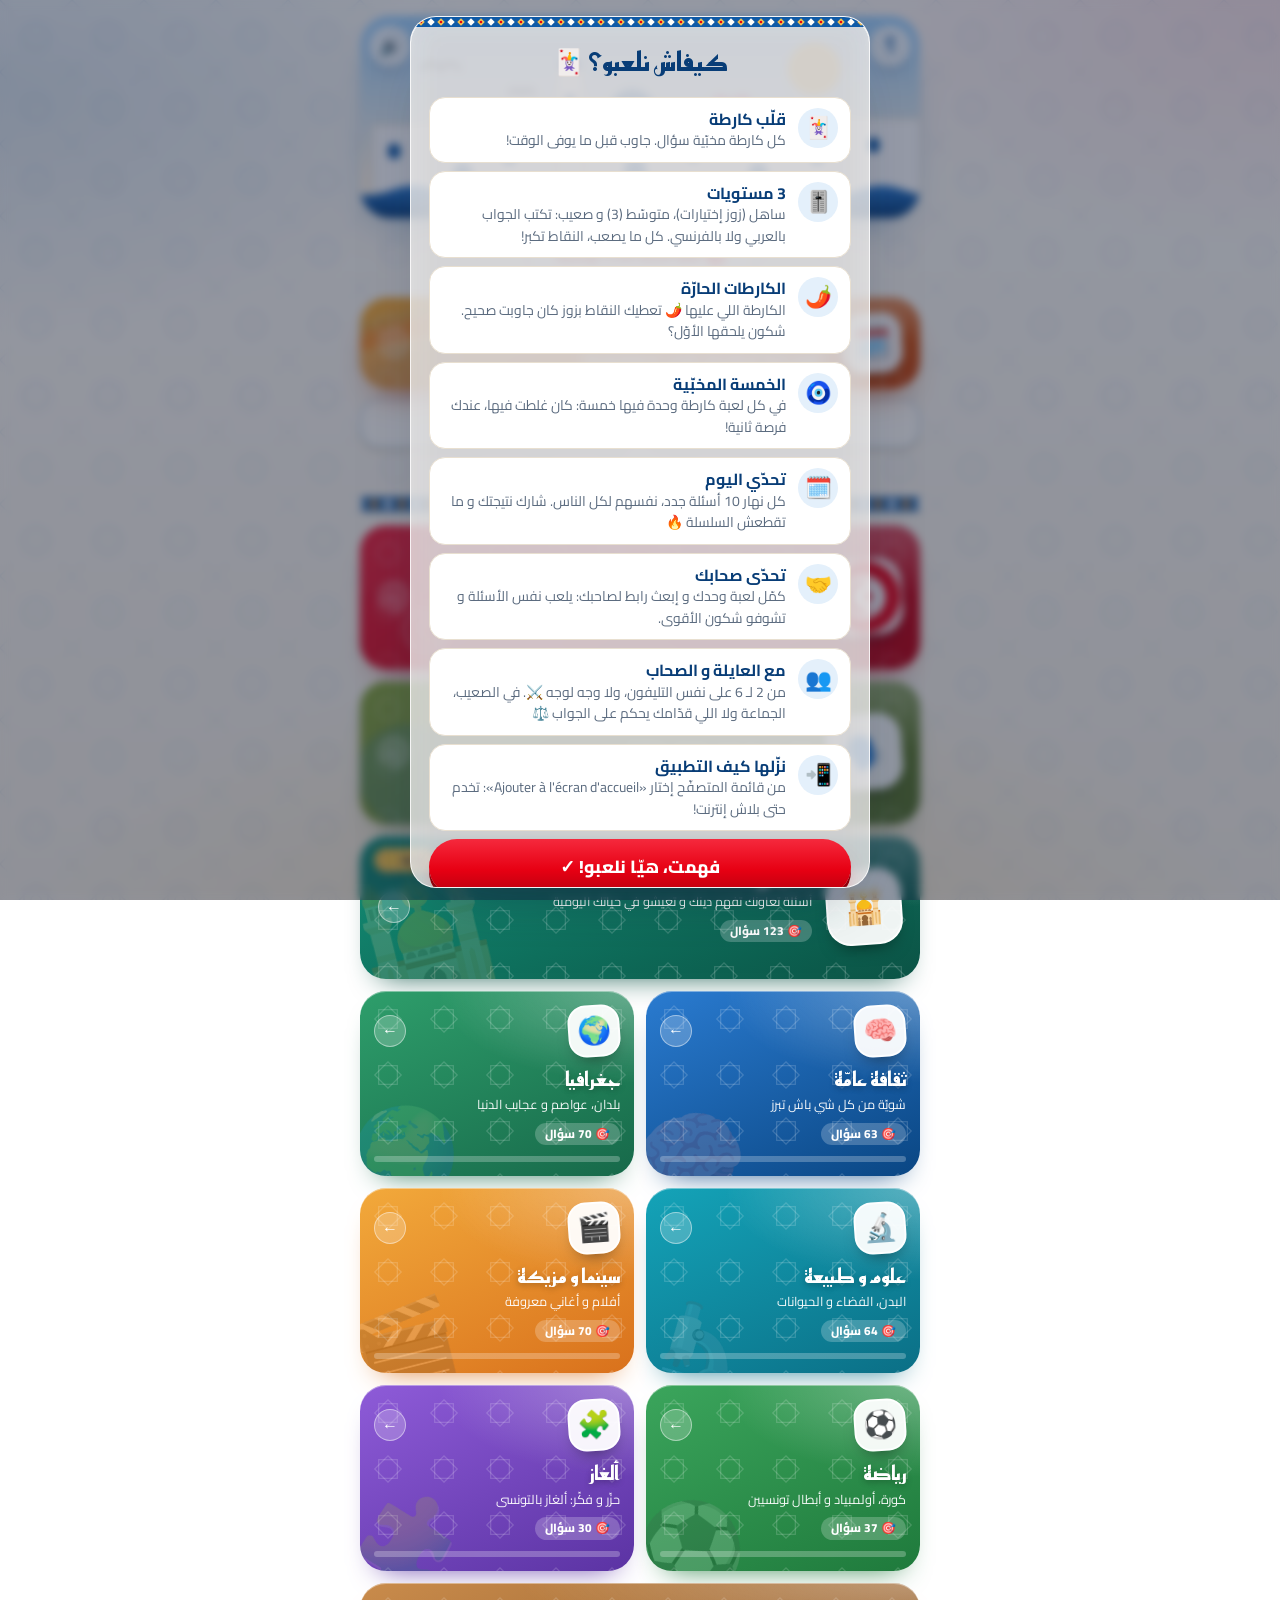
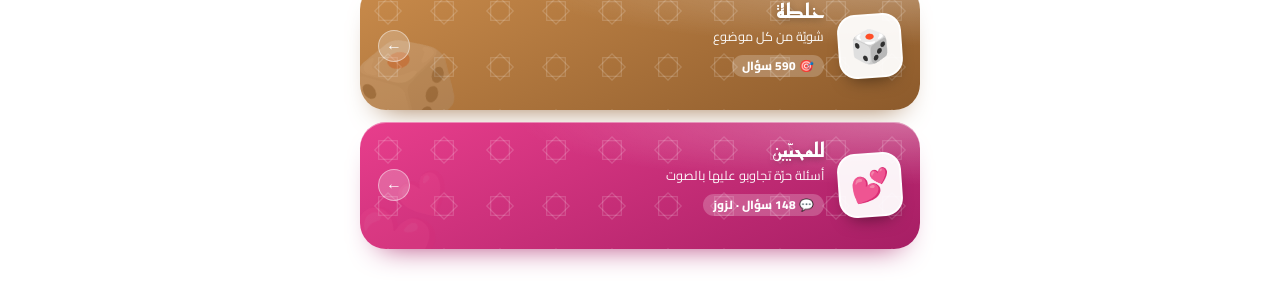
==== commit c27c3b95: "Phase 2 : comptes joueurs (code e-mail / Google), profils, XP, classements jour / semaine / wilayas " ====
--- a/index.html
+++ b/index.html
@@ -79,6 +79,17 @@
         <span class="tile-go" aria-hidden="true">←</span>
       </button>
 
+      <!-- Classements & compte joueur (masqués sans base de données) -->
+      <div id="social-row" class="social-row" hidden>
+        <button type="button" id="ranking-btn" class="quick-btn social-btn">
+          <span class="social-ico" aria-hidden="true">🏆</span><span id="ranking-label"></span>
+        </button>
+        <button type="button" id="account-btn" class="quick-btn social-btn">
+          <span id="account-avatar" class="social-ico" aria-hidden="true">👤</span>
+          <span class="social-text"><span id="account-label"></span><small id="account-level"></small></span>
+        </button>
+      </div>
+
       <button type="button" id="install-btn" class="install-btn" hidden>📲 نزّل اللعبة على تليفونك · تخدم بلاش إنترنت</button>
 
       <p class="home-pick">ولا إختار موضوع 👇</p>
@@ -264,10 +275,29 @@
       <div id="end-scores" class="end-scores"></div>
       <p id="end-grid" class="end-grid" hidden></p>
       <p id="end-next" class="end-next" hidden></p>
+      <p id="end-rank" class="end-rank" aria-live="polite" hidden></p>
       <button type="button" id="end-share" class="btn share" hidden></button>
+      <button type="button" id="end-social" class="btn ghost social-cta" hidden></button>
       <button type="button" id="end-replay" class="btn primary">🔁 عاود</button>
       <button type="button" id="end-menu" class="btn ghost">🏠 بدّل الموضوع</button>
       <p id="end-quote" class="end-quote"></p>
+    </div>
+  </section>
+
+  <!-- ================= Classements ================= -->
+  <section id="screen-ranking" class="screen">
+    <div class="panel ranking-panel">
+      <button type="button" id="ranking-back" class="back-btn"></button>
+      <h1 id="ranking-title"></h1>
+      <div id="ranking-tabs" class="mode-switch ranking-tabs" role="tablist">
+        <button type="button" data-tab="daily" role="tab"><span aria-hidden="true">🗓️</span><b></b></button>
+        <button type="button" data-tab="week" role="tab"><span aria-hidden="true">📅</span><b></b></button>
+        <button type="button" data-tab="gov" role="tab"><span aria-hidden="true">🇹🇳</span><b></b></button>
+      </div>
+      <p id="ranking-sub" class="mode-desc"></p>
+      <ol id="ranking-list" class="ranking-list" aria-live="polite"></ol>
+      <p id="ranking-me" class="ranking-me" hidden></p>
+      <button type="button" id="ranking-join" class="btn primary" hidden></button>
     </div>
   </section>
 
@@ -277,6 +307,66 @@
       <h2 id="help-title" class="sheet-title"></h2>
       <ol id="help-steps" class="help-steps"></ol>
       <button type="button" id="help-close" class="btn primary"></button>
+    </div>
+  </div>
+
+  <!-- ================= Compte joueur ================= -->
+  <div id="account" class="sheet" hidden>
+    <div class="sheet-card account-card" role="dialog" aria-modal="true" aria-labelledby="acc-title">
+      <button type="button" id="acc-close" class="icon-btn sheet-close" aria-label="سكّر">✕</button>
+      <h2 id="acc-title" class="sheet-title"></h2>
+
+      <div class="acc-view" data-view="signin">
+        <p id="acc-lead" class="acc-lead"></p>
+        <form id="acc-email-form" class="acc-form" novalidate>
+          <div class="field"><input id="acc-email" type="email" inputmode="email" autocomplete="email" dir="ltr" maxlength="120" aria-label="Email"></div>
+          <button type="submit" id="acc-send" class="btn primary"></button>
+        </form>
+        <div id="acc-google-box" hidden>
+          <p class="acc-or"><span id="acc-or"></span></p>
+          <button type="button" id="acc-google" class="btn google"><span class="g" aria-hidden="true">G</span><span id="acc-google-label"></span></button>
+        </div>
+      </div>
+
+      <div class="acc-view" data-view="code" hidden>
+        <p id="acc-code-lead" class="acc-lead"></p>
+        <form id="acc-code-form" class="acc-form" novalidate>
+          <div class="field"><input id="acc-code" class="code-input" inputmode="numeric" autocomplete="one-time-code" dir="ltr" maxlength="10" aria-label="Code"></div>
+          <button type="submit" id="acc-verify" class="btn primary"></button>
+        </form>
+        <div class="acc-links">
+          <button type="button" id="acc-resend" class="link-btn"></button>
+          <button type="button" id="acc-change" class="link-btn"></button>
+        </div>
+      </div>
+
+      <div class="acc-view" data-view="profile" hidden>
+        <form id="acc-profile-form" class="acc-form" novalidate>
+          <div class="field"><input id="acc-pseudo" maxlength="16" autocomplete="nickname" dir="auto" aria-label="Pseudo"></div>
+          <p id="acc-avatar-label" class="acc-label"></p>
+          <div id="acc-avatars" class="avatar-grid" role="radiogroup" aria-labelledby="acc-avatar-label"></div>
+          <label class="select-field"><span id="acc-gov-label"></span><select id="acc-gov"></select></label>
+          <button type="submit" id="acc-save" class="btn primary"></button>
+        </form>
+      </div>
+
+      <div class="acc-view" data-view="me" hidden>
+        <div class="acc-me">
+          <span id="acc-me-avatar" class="acc-me-avatar" aria-hidden="true"></span>
+          <div class="acc-me-text"><b id="acc-me-pseudo"></b><small id="acc-me-sub"></small></div>
+        </div>
+        <div class="level-box">
+          <div class="level-head"><b id="acc-level"></b><small id="acc-xp"></small></div>
+          <div class="xp-bar"><i id="acc-xp-bar"></i></div>
+          <small id="acc-next" class="level-next"></small>
+        </div>
+        <button type="button" id="acc-ranking" class="btn primary"></button>
+        <button type="button" id="acc-edit" class="btn ghost"></button>
+        <button type="button" id="acc-signout" class="btn ghost"></button>
+        <button type="button" id="acc-delete" class="link-btn danger"></button>
+      </div>
+
+      <p id="acc-error" class="acc-error" role="alert"></p>
     </div>
   </div>
 
@@ -304,6 +394,8 @@
   <script src="js/topics/_answers.js"></script>
   <!-- Source des questions : base de données + mémoire du téléphone (doit rester avant le moteur) -->
   <script src="js/data.js"></script>
+  <!-- Comptes joueurs : connexion, profil, XP, classements (logique sans affichage) -->
+  <script src="js/account.js"></script>
 
   <!-- Moteur -->
   <script src="js/sound.js"></script>
@@ -311,6 +403,7 @@
   <script src="js/core.js"></script>
   <script src="js/modes/duel.js"></script>
   <script src="js/modes/single.js"></script>
+  <script src="js/social.js"></script>
   <script src="js/app.js"></script>
 </body>
 </html>
--- a/css/style.css
+++ b/css/style.css
@@ -1841,6 +1841,147 @@
 .daily-streak { background: rgba(242, 193, 78, 0.95); color: var(--ink); }
 @media (hover: hover) { .daily:hover .tile-go { transform: translateX(-4px); background: rgba(255, 255, 255, 0.36); } }
 
+/* ================= Comptes joueurs & classements (phase 2) ================= */
+/* Accueil : « 🏆 الترتيب · 👤 حسابي » */
+.social-row { display: grid; grid-template-columns: 1fr 1fr; gap: 10px; }
+.social-btn {
+  flex-wrap: nowrap;
+  gap: 8px;
+  min-width: 0;
+  padding: 10px 12px;
+  font-size: 1.02rem;
+  animation-delay: 0.05s;
+}
+.social-ico { flex: none; font-size: 1.45rem; line-height: 1; }
+.social-text { display: flex; flex-direction: column; align-items: flex-start; min-width: 0; line-height: 1.25; }
+.social-text > span { max-width: 100%; overflow: hidden; text-overflow: ellipsis; white-space: nowrap; }
+.social-text small { font-size: 0.72rem; font-weight: 700; color: var(--muted); }
+.social-text small:empty { display: none; }
+
+/* Fenêtre « حسابي » */
+.account-card { padding-top: 30px; }
+.sheet-close { position: absolute; top: 16px; inset-inline-end: 14px; z-index: 1; width: 34px; height: 34px; font-size: 0.9rem; }
+.acc-view { margin-top: 12px; }
+.acc-lead { text-align: center; color: var(--muted); font-size: 0.93rem; line-height: 1.65; margin-bottom: 12px; }
+.acc-form { display: flex; flex-direction: column; gap: 10px; }
+.acc-form .btn.primary { margin-top: 2px; }
+.field .code-input { text-align: center; letter-spacing: 0.45em; font-size: 1.5rem; font-weight: 800; }
+.acc-or { display: flex; align-items: center; gap: 10px; margin: 16px 0 8px; color: var(--muted); font-weight: 700; font-size: 0.85rem; }
+.acc-or::before, .acc-or::after { content: ''; flex: 1; height: 1px; background: var(--line); }
+.btn.google {
+  display: flex;
+  align-items: center;
+  justify-content: center;
+  gap: 10px;
+  background: #fff;
+  color: #1F1F1F;
+  border: 2px solid var(--line);
+  box-shadow: 0 4px 0 var(--line);
+}
+.btn.google:active { transform: translateY(3px); box-shadow: 0 1px 0 var(--line); }
+.btn.google .g {
+  font-family: Arial, sans-serif;
+  font-weight: 900;
+  font-size: 1.3rem;
+  background: conic-gradient(from -45deg, #EA4335 0 25%, #4285F4 0 50%, #34A853 0 75%, #FBBC05 0);
+  -webkit-background-clip: text;
+  background-clip: text;
+  color: transparent;
+}
+.acc-links { display: flex; justify-content: space-between; flex-wrap: wrap; gap: 6px; margin-top: 10px; }
+.link-btn {
+  border: 0;
+  background: none;
+  color: var(--blue);
+  font: inherit;
+  font-size: 0.9rem;
+  font-weight: 700;
+  padding: 6px 4px;
+  cursor: pointer;
+  text-decoration: underline;
+  text-underline-offset: 3px;
+}
+.link-btn:disabled { color: var(--muted); text-decoration: none; cursor: default; }
+.link-btn.danger { display: block; margin: 14px auto 0; color: var(--ko); font-size: 0.85rem; }
+.acc-label { margin-top: 4px; font-size: 0.9rem; font-weight: 700; color: var(--muted); }
+.avatar-grid { display: grid; grid-template-columns: repeat(8, 1fr); gap: 6px; }
+.avatar-opt {
+  aspect-ratio: 1;
+  display: grid;
+  place-items: center;
+  border: 2px solid var(--line);
+  border-radius: 14px;
+  background: #fff;
+  font-size: 1.45rem;
+  line-height: 1;
+  cursor: pointer;
+  transition: transform 0.12s, border-color 0.15s, box-shadow 0.15s;
+}
+.avatar-opt[aria-checked="true"] { border-color: var(--blue); box-shadow: 0 0 0 3px rgba(var(--blue-rgb), 0.2); transform: scale(1.08); }
+.acc-error { margin-top: 10px; text-align: center; color: var(--ko); font-weight: 700; font-size: 0.92rem; }
+.acc-error:empty { display: none; }
+.acc-me { display: flex; align-items: center; gap: 14px; padding: 12px; border-radius: 18px; background: #fff; border: 1px solid var(--line); }
+.acc-me-avatar {
+  flex: none;
+  width: 64px;
+  height: 64px;
+  display: grid;
+  place-items: center;
+  border-radius: 50%;
+  font-size: 2.2rem;
+  line-height: 1;
+  background: var(--studs), var(--door);
+  box-shadow: 0 0 0 3px #fff, 0 0 0 5px var(--gold);
+}
+.acc-me-text { display: flex; flex-direction: column; min-width: 0; }
+.acc-me-text b { font-size: 1.3rem; color: var(--blue-dark); overflow-wrap: anywhere; }
+.acc-me-text small { font-size: 0.85rem; font-weight: 600; color: var(--muted); overflow-wrap: anywhere; }
+.level-box { margin: 12px 0 6px; padding: 12px 14px; border-radius: 18px; background: #FFF9E8; border: 1px solid #F5DFA0; }
+.level-head { display: flex; justify-content: space-between; align-items: baseline; gap: 10px; }
+.level-head b { font-size: 1.15rem; }
+.level-head small { font-weight: 800; color: #9A6B00; }
+.xp-bar { height: 10px; margin: 8px 0 6px; border-radius: 999px; background: rgba(242, 193, 78, 0.3); overflow: hidden; }
+.xp-bar i { display: block; width: 0; height: 100%; border-radius: inherit; background: linear-gradient(90deg, var(--gold), #E8721C); transition: width 0.6s var(--ease-out); }
+.level-next { font-size: 0.82rem; font-weight: 600; color: var(--muted); }
+
+/* Écran « 🏆 الترتيب » */
+#screen-ranking {
+  justify-content: center;
+  align-items: flex-start;
+  padding: max(16px, env(safe-area-inset-top)) 16px max(16px, env(safe-area-inset-bottom));
+}
+.ranking-panel h1 { font-size: 2rem; margin-bottom: 10px; }
+.ranking-tabs b { font-weight: 700; }
+.ranking-list { list-style: none; display: flex; flex-direction: column; gap: 6px; margin: 4px 0 10px; text-align: start; }
+.ranking-row {
+  display: flex;
+  align-items: center;
+  gap: 10px;
+  padding: 8px 12px;
+  border-radius: 14px;
+  background: #fff;
+  border: 2px solid var(--line);
+  animation: rise 0.35s var(--ease-back) backwards;
+}
+.ranking-row .rank { flex: none; width: 34px; text-align: center; font-weight: 800; font-size: 1.05rem; color: var(--muted); }
+.ranking-row.top1 .rank, .ranking-row.top2 .rank, .ranking-row.top3 .rank { font-size: 1.5rem; }
+.ranking-row .who { flex: 1; min-width: 0; display: flex; align-items: center; gap: 8px; }
+.ranking-row .av { flex: none; font-size: 1.45rem; line-height: 1; }
+.ranking-row .id { display: flex; flex-direction: column; min-width: 0; line-height: 1.3; }
+.ranking-row .name { font-weight: 800; overflow: hidden; text-overflow: ellipsis; white-space: nowrap; }
+.ranking-row .gov { font-size: 0.75rem; font-weight: 600; color: var(--muted); }
+.ranking-row .pts { flex: none; display: flex; flex-direction: column; align-items: flex-end; line-height: 1.3; }
+.ranking-row .val { font-weight: 800; color: var(--blue); }
+.ranking-row .small { font-size: 0.72rem; font-weight: 600; color: var(--muted); }
+.ranking-row.top1 { border-color: var(--gold); background: #FFF9E8; }
+.ranking-row.me { border-color: var(--blue); box-shadow: 0 0 0 3px rgba(var(--blue-rgb), 0.15); }
+.ranking-msg { display: flex; flex-direction: column; align-items: center; gap: 6px; padding: 18px 10px; text-align: center; font-weight: 700; color: var(--muted); }
+.ranking-me { padding: 10px 12px; border-radius: 14px; background: var(--sky); color: var(--blue-dark); font-weight: 800; }
+
+/* Fin de partie : XP et rang */
+.end-rank { margin: -2px 0 8px; padding: 10px 12px; border-radius: 14px; background: #FFF9E8; border: 1px solid #F5DFA0; font-weight: 800; }
+.btn.social-cta { margin-top: 10px; }
+
 /* ================= Accessibilité ================= */
 @media (prefers-reduced-motion: reduce) {
   *, *::before, *::after {
